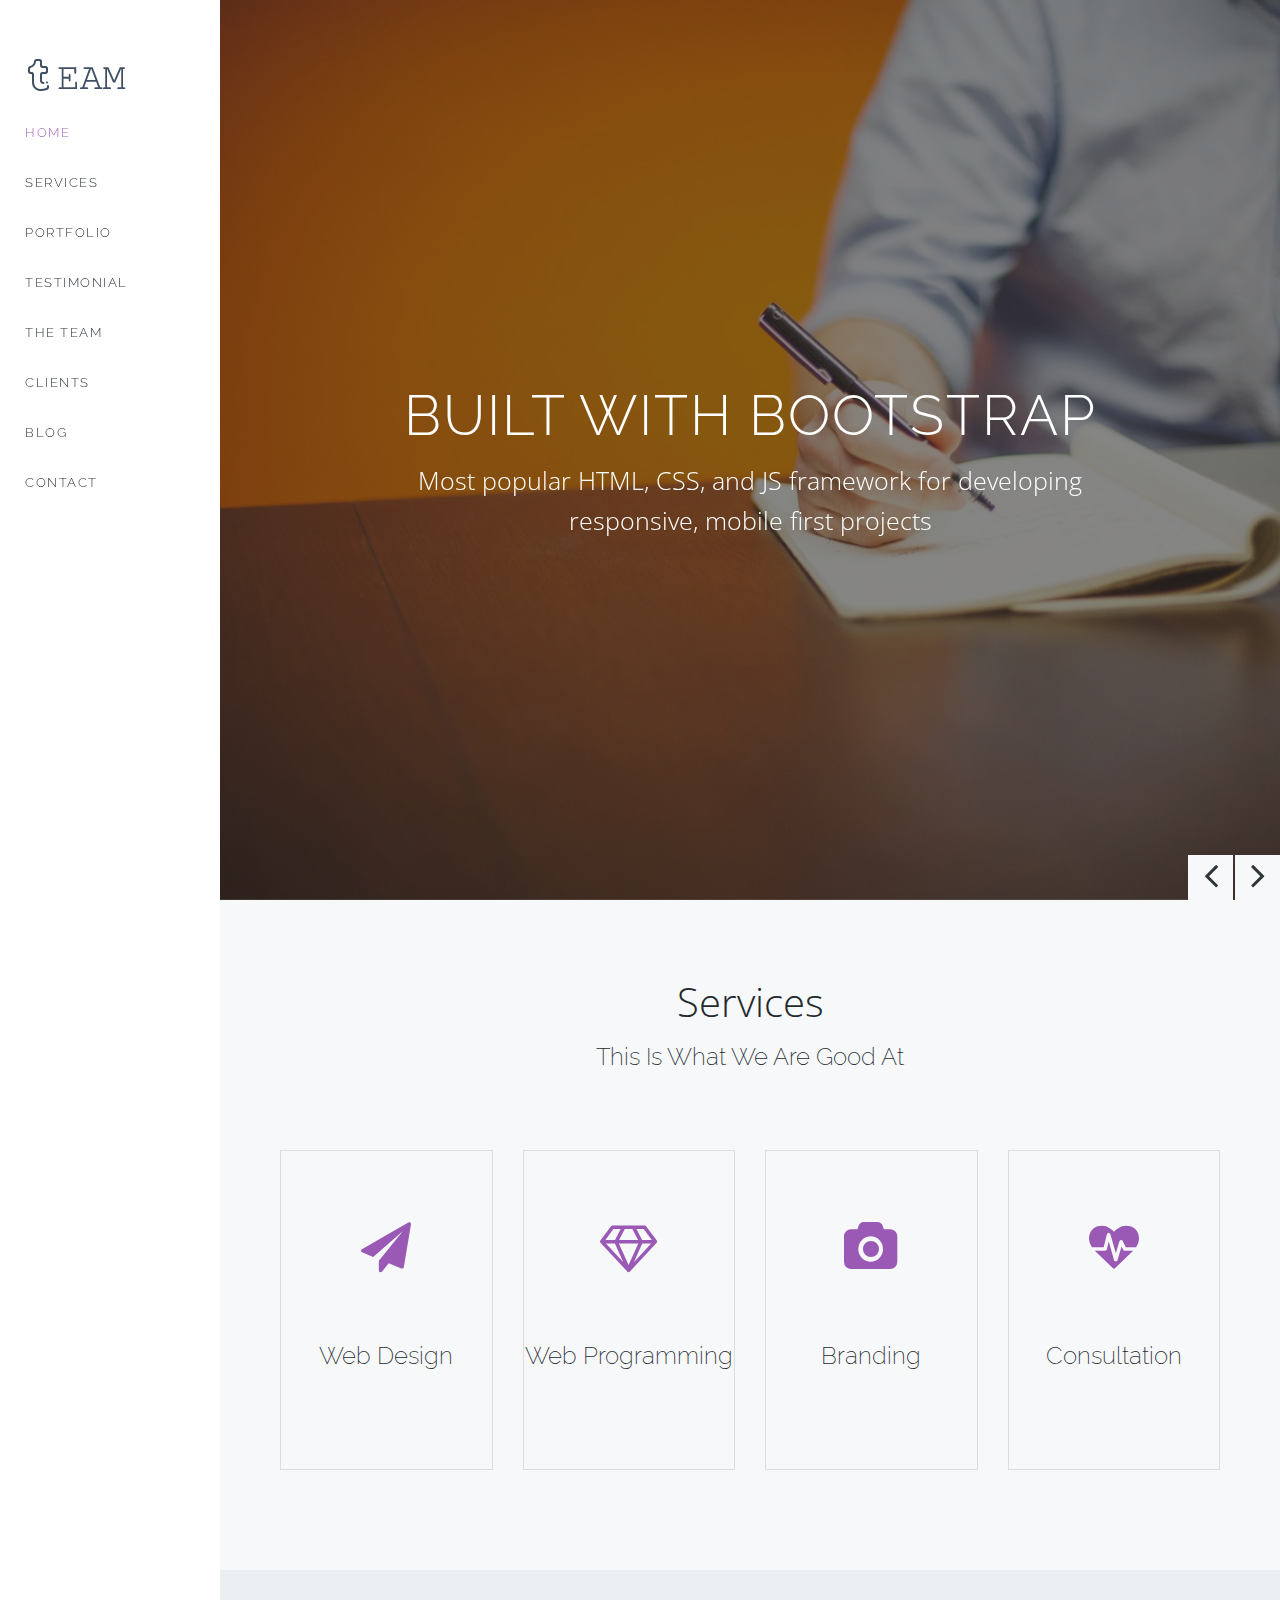
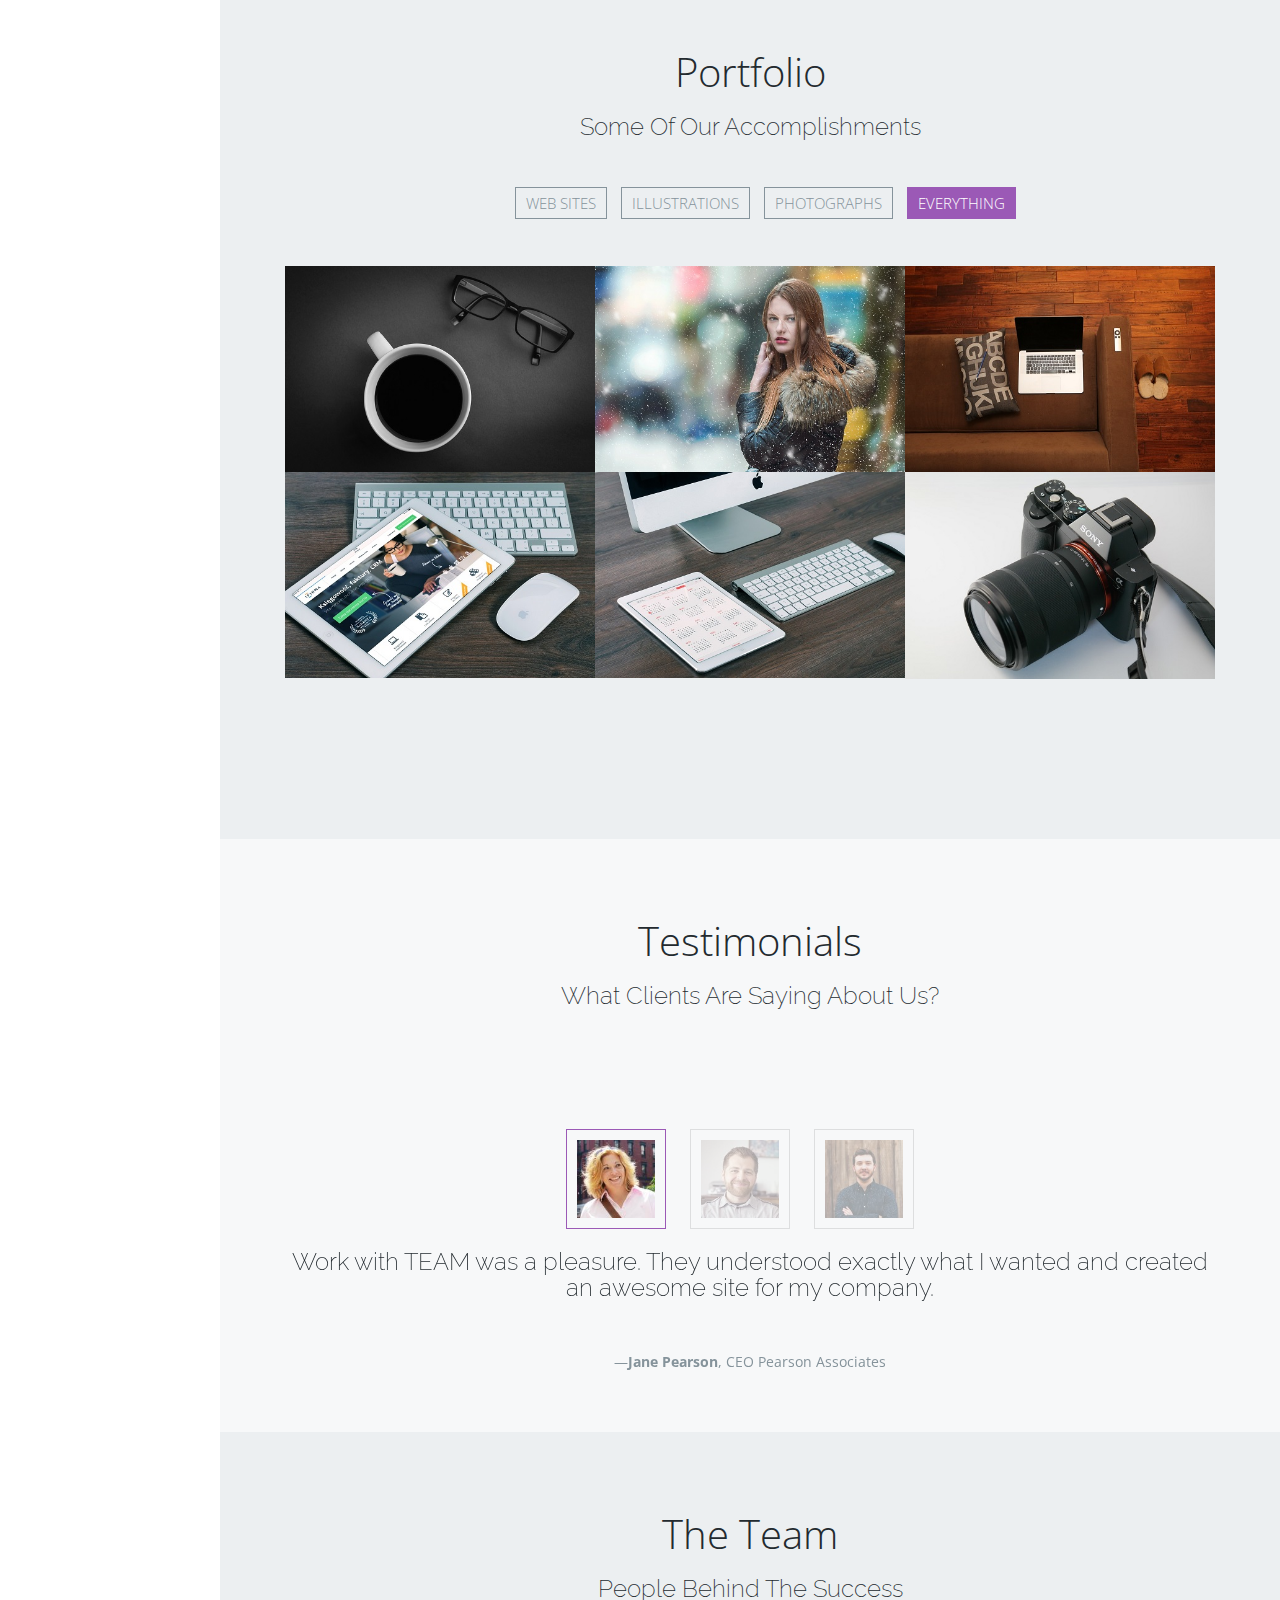
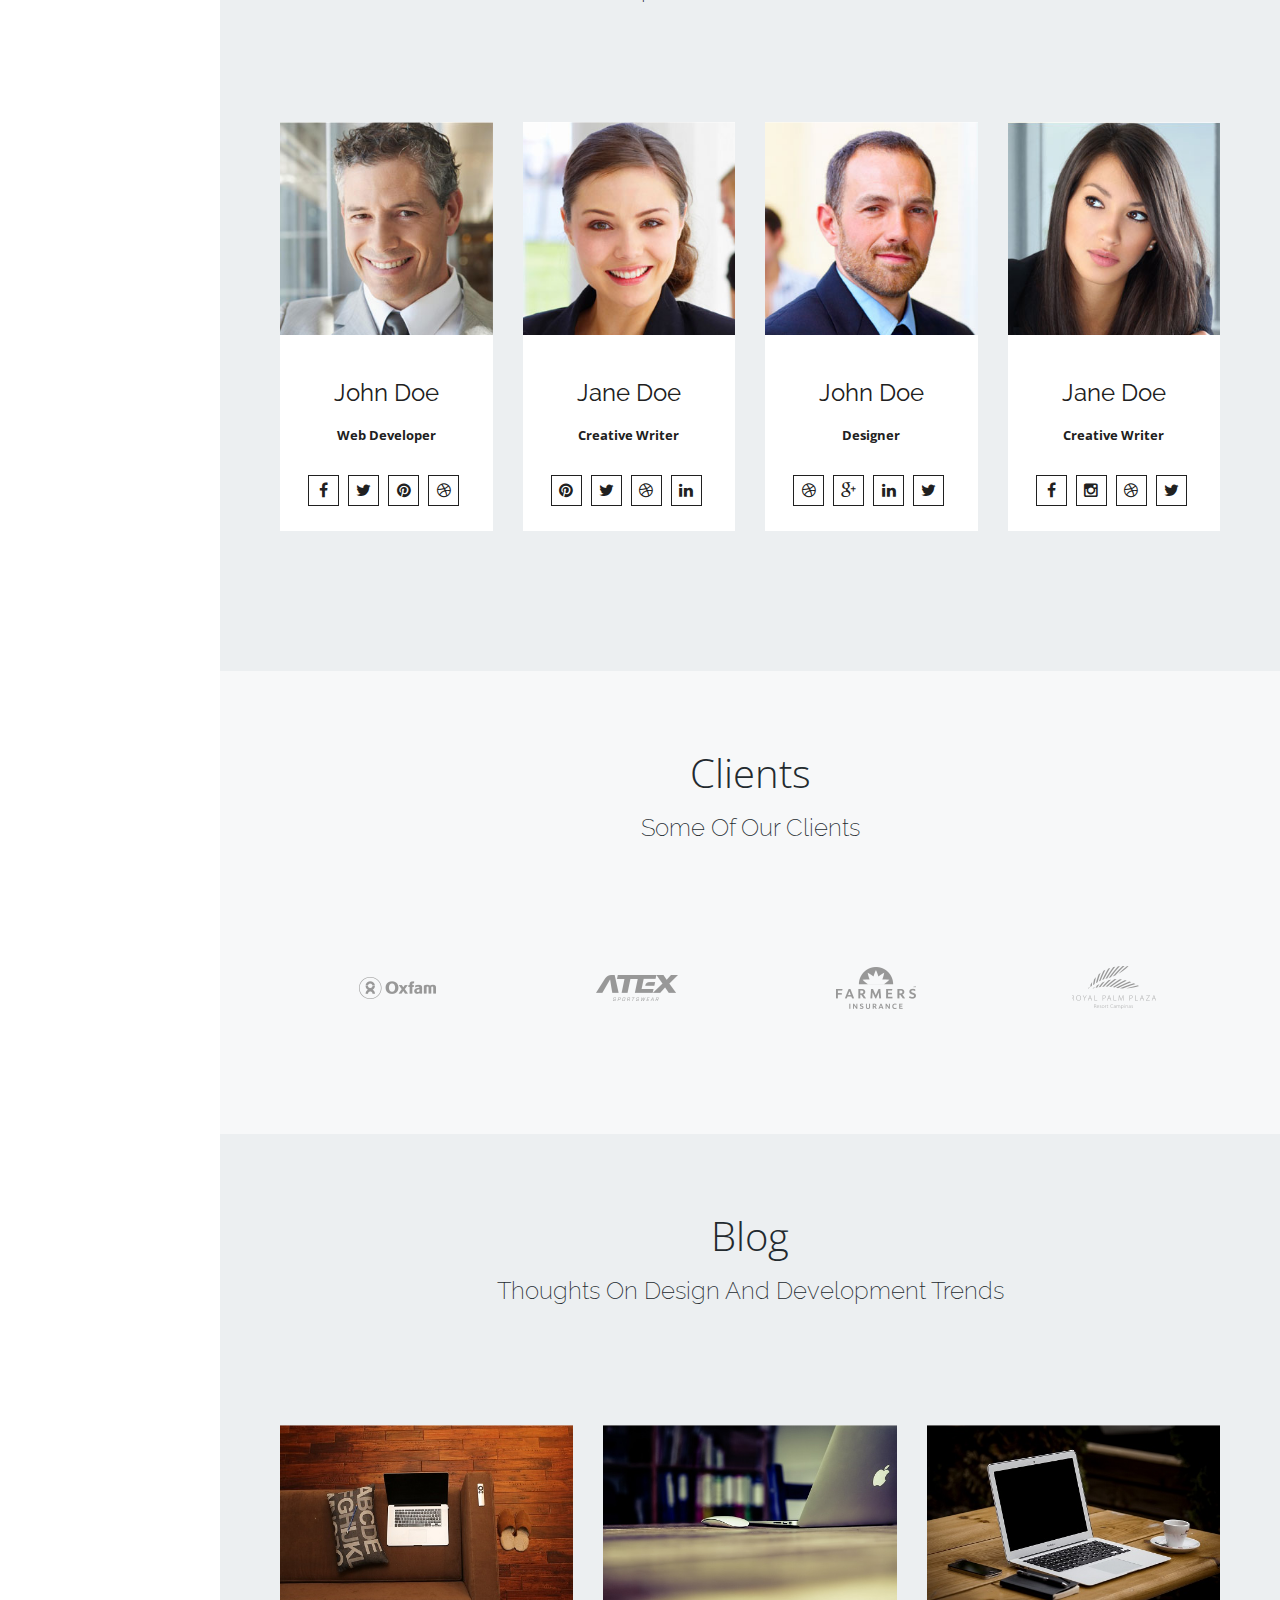
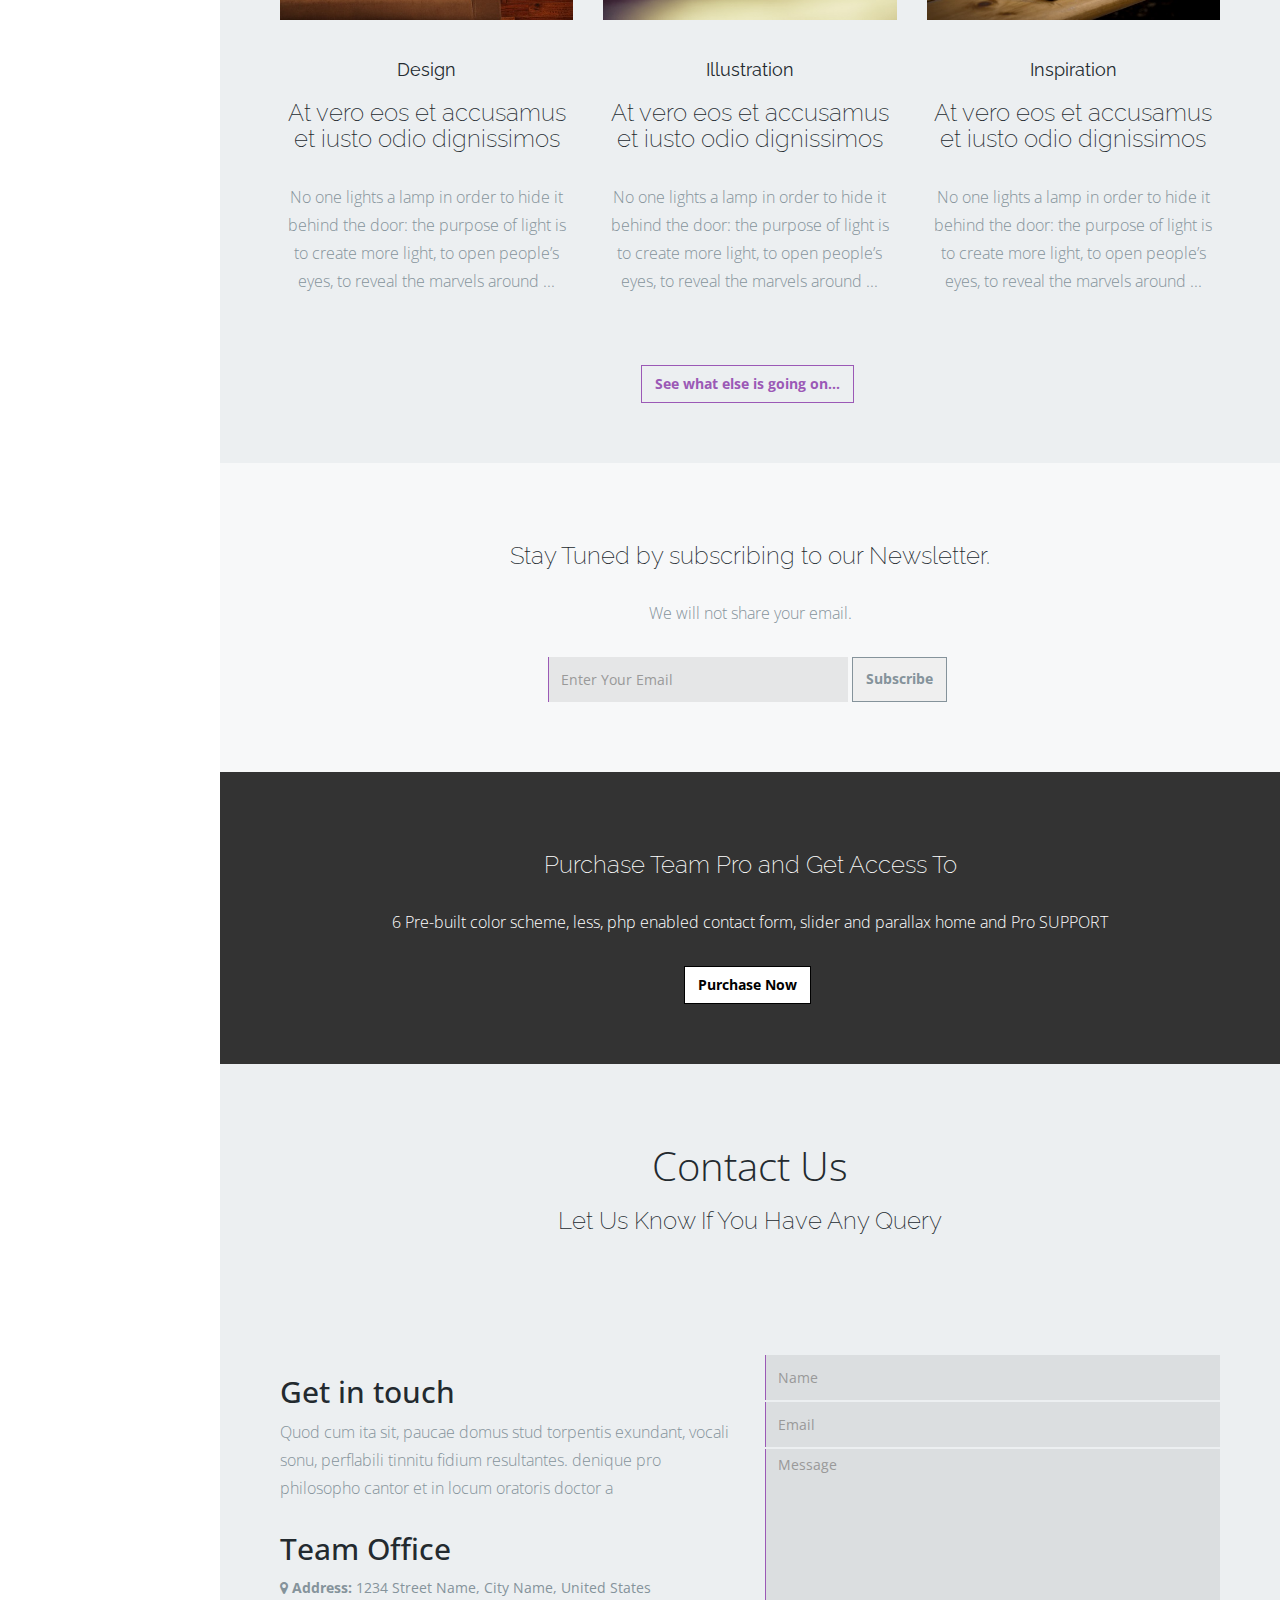
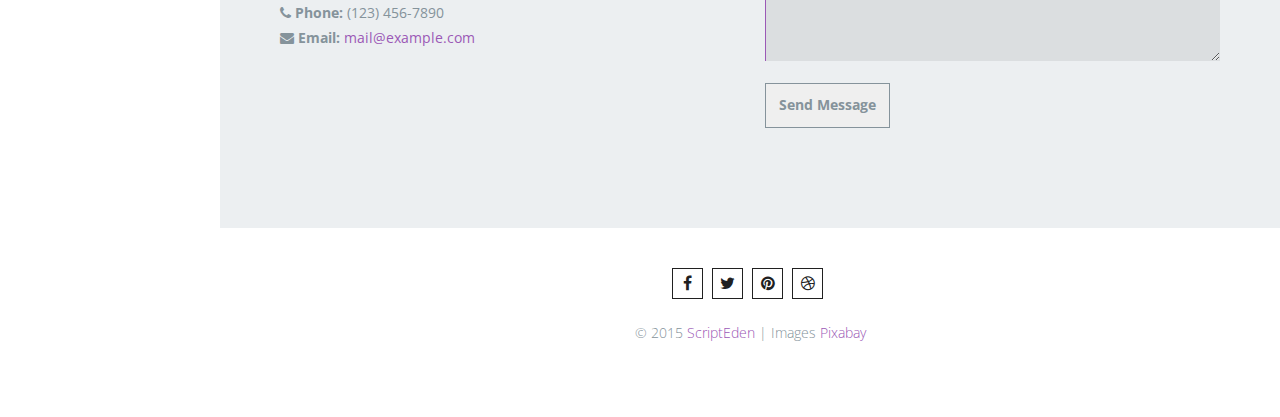
==== index.html @ 86e165b9 "first commit" ====
<!DOCTYPE html>
<html lang="en">
<head>
    <meta charset="utf-8">
    <meta name="viewport" content="width=device-width, initial-scale=1.0">
    <meta name="description" content="">
    <meta name="author" content="">
	
    <link rel="shortcut icon" href="images/favicon/favicon.png" type="image/x-icon">
    <link rel="icon" href="images/favicon/favicon.png" type="image/x-icon">

    <title>TEAM Creative Agency Template</title>
	
    <!--Library Styles-->    
    <link href="css/bootstrap.min.css" rel="stylesheet">
    <link href="css/lib/font-awesome.css" rel="stylesheet">
    <link href="css/lib/nivo-lightbox.css" rel="stylesheet">
    <link href="css/lib/nivo-themes/default/default.css" rel="stylesheet">
	
    <!--Template Styles-->
    <link href="css/style.css" rel="stylesheet">
    <link href="css/scheme/purple.css" rel="stylesheet">

    <!--[if lt IE 9]>
      <script src="js/html5shiv.js"></script>
      <script src="js/respond.min.js"></script>
    <![endif]-->
</head>

<body data-spy="scroll">

    <!-- Preloader -->
    <div id="preloader">
        <div id="status"></div>
    </div>
	
    <div id="main-wrapper">
        
        <!-- Site Navigation -->
        <div id="menu">
            <nav class="navbar navbar-default" role="navigation">
                <!-- Brand and toggle get grouped for better mobile display -->
                <div class="navbar-header">
                    <button type="button" class="navbar-toggle" data-toggle="collapse" data-target="#bs-navbar-collapse">
                        <span class="sr-only">Toggle navigation</span>
                        <span class="icon-bar"></span>
                        <span class="icon-bar"></span>
                        <span class="icon-bar"></span>
                    </button>
                    <a class="navbar-brand" href="index.html#">
                        <img src="images/logo.png" alt="logo">
                    </a>
                </div>

                <!-- Collect the nav links, forms, and other content for toggling -->
                <div class="collapse navbar-collapse" id="bs-navbar-collapse">
                    <ul class="nav navbar-nav">
                        <li class="active"><a class="sscroll" href="index.html#home">Home</a></li>
                        <li><a class="sscroll" href="index.html#services">Services</a></li>
                        <li><a class="sscroll" href="index.html#portfolio">Portfolio</a></li>
                        <li><a class="sscroll" href="index.html#testimonial">Testimonial</a></li>
                        <li><a class="sscroll" href="index.html#about">The Team</a></li>
                        <li><a class="sscroll" href="index.html#clients">Clients</a></li>
                        <li><a class="sscroll" href="index.html#blog-front">Blog</a></li>
                        <li><a class="sscroll" href="index.html#contact">Contact</a></li>
                    </ul>
                </div>
                <!-- /.navbar-collapse -->
            </nav>
        </div>
        
        <div id="container">
            <!-- BEGIN HOME -->
            <section id="home" class="home">
                <!-- Superslides -->
                <div id="home-slide">
                    <ul class="slides-container text-center">
                        <li>
                            <div class="slide-text">
                                <h2>Built With Bootstrap</h2>
                                <span>Most popular HTML, CSS, and JS framework for developing responsive, mobile first projects</span>
                                <br/>
                            </div>
                            <div class="slide-filter"></div>
                            <img src="images/slider/slide-1.jpg" class="par" alt="first">
                        </li>
                        <li>
                            <div class="slide-text">
                                <h2>Fullscreen Slider</h2>
                                <span>Superslides - A fullscreen, hardware accelerated slider for jQuery</span>
                                <br/>
                            </div>
                            <div class="slide-filter"></div>
                            <img src="images/slider/slide-2.jpg" class="par" alt="first">
                        </li>
                        <li>
                            <div class="slide-text">
                                <h2>Elegant Design</h2>
                                <span>We focused on usability of the template and combined useful content blocks based on that</span>
                                <br/>
                            </div>
                            <div class="slide-filter"></div>
                            <img src="images/slider/slide-3.jpg" class="par" alt="first">
                        </li>
                    </ul>
                    <nav class="slides-navigation slidez">
                        <a href="javascript:;" class="next">
                            <i class="fa fa-angle-right"></i>
                        </a>
                        <a href="javascript:;" class="prev">
                            <i class="fa fa-angle-left"></i>
                        </a>
                    </nav>
                </div>
                <!-- End of Superslide -->
            </section>
            <!-- END HOME -->
            
            <!-- BEGIN SERVICES -->
            <section id="services" class="services">
                <div class="row">
                    <div class="col-md-12">
                        <div class="header-content">
                            <h2>Services</h2>
                            <h3>This is what we are good at</h3>
                        </div>
                    </div>
                    <div class="col-md-12">
                        <div class="row">
                            <div class="col-md-3 col-sm-6 col-xs-12">
                                <div class="service">
                                    <div class="icon-holder">
                                        <i class="fa fa-paper-plane"></i>
                                    </div>
                                    <h3 class="heading">Web Design</h3>
                                    <p class="description">A elementum ligula lacus ac quam ultrices a scelerisque praesent vel suspendisse scelerisque a aenean hac montes.</p>
				</div>
                            </div>
                            <div class="col-md-3 col-sm-6 col-xs-12">
                                <div class="service">
                                    <div class="icon-holder">
                                        <i class="fa fa-diamond"></i>
                                    </div>
                                    <h3 class="heading">Web Programming</h3>
                                    <p class="description">A elementum ligula lacus ac quam ultrices a scelerisque praesent vel suspendisse scelerisque a aenean hac montes.</p>
				</div>
                            </div>
                            <div class="col-md-3 col-sm-6 col-xs-12">
                                <div class="service">
                                    <div class="icon-holder">
                                        <i class="fa fa-camera"></i>
                                    </div>
                                    <h3 class="heading">Branding</h3>
                                    <p class="description">A elementum ligula lacus ac quam ultrices a scelerisque praesent vel suspendisse scelerisque a aenean hac montes.</p>
				</div>
                            </div>
                            <div class="col-md-3 col-sm-6 col-xs-12">
                                <div class="service">
                                    <div class="icon-holder">
                                        <i class="fa fa-heartbeat"></i>
                                    </div>
                                    <h3 class="heading">Consultation</h3>
                                    <p class="description">A elementum ligula lacus ac quam ultrices a scelerisque praesent vel suspendisse scelerisque a aenean hac montes.</p>
				</div>
                            </div>
                        </div>
                    </div>                   
                </div>
            </section>
            <!-- END SERVICES -->
            
            <!-- BEGIN PORTFOLIO -->
            <section id="portfolio" class="portfolio gray">
                <div class="row">
                    <div class="col-md-12">
                        <div class="header-content">
                            <h2>Portfolio</h2>
                            <h3>Some of our accomplishments</h3>
                        </div>
                    </div>
                    
                    <div class="col-md-12">
                        <ul class="portfolioFilter text-center">
                            <li data-filter="websites">WEB SITES</li>
                            <li data-filter="illustrations">ILLUSTRATIONS</li>
                            <li data-filter="photo">PHOTOGRAPHS</li>
                            <li data-filter="all">EVERYTHING</li>
                        </ul>
                    </div>
                    <div class="col-md-12 mg-bt-80">
                        <div class="row portfolioContainer  text-center">
                            <div class="col-md-4 col-xs-6 portfolio-item websites">
                                <a class="popup" href="images/portfolio/portfolio-thumb-1.jpg" data-lightbox-gallery="team-portfolio">
                                    <span class="project-hover">
                                        <span>Designing UI/UX
                                        </span>
                                    </span>
                                    <img src="images/portfolio/portfolio-thumb-1.jpg" alt="portfolio-thumb-1">
                                </a>
                            </div>
                            <div class="col-md-4 col-xs-6 portfolio-item illustrations">
                                <a class="popup" href="images/portfolio/portfolio-thumb-5.jpg" data-lightbox-gallery="team-portfolio">
                                    <span class="project-hover">
                                        <span>Designing Apps
                                        </span>
                                    </span>
                                    <img src="images/portfolio/portfolio-thumb-5.jpg" alt="portfolio-thumb-5">
                                </a>
                            </div>
                            <div class="col-md-4 col-xs-6 portfolio-item websites">
                                <a class="popup" href="images/portfolio/portfolio-thumb-3.jpg" title="Image with title"  data-lightbox-gallery="team-portfolio">
                                    <span class="project-hover">
                                        <span>Branding Identity
                                        </span>
                                    </span>
                                    <img src="images/portfolio/portfolio-thumb-3.jpg" alt="portfolio-thumb-3">
                                </a>
                            </div>
                            <div class="col-md-4 col-xs-6 portfolio-item photo">
                                <a class="popup" href="images/portfolio/portfolio-thumb-4.jpg" data-lightbox-gallery="team-portfolio">
                                    <span class="project-hover">
                                        <span>Photography
                                        </span>
                                    </span>
                                    <img src="images/portfolio/portfolio-thumb-4.jpg" alt="portfolio-thumb-4">
                                </a>
                            </div>
                            <div class="col-md-4 col-xs-6 portfolio-item websites">
                                <a class="popup" href="images/portfolio/portfolio-thumb-2.jpg" data-lightbox-gallery="team-portfolio">
                                    <span class="project-hover">
                                        <span>Website Design
                                        </span>
                                    </span>
                                    <img src="images/portfolio/portfolio-thumb-2.jpg" alt="portfolio-thumb-2">
                                </a>
                            </div>
                            <div class="col-md-4 col-xs-6 portfolio-item illustrations">
                                <a class="popup" href="images/portfolio/portfolio-thumb-6.jpg" data-lightbox-gallery="team-portfolio">
                                    <span class="project-hover">
                                        <span>Branding Illustration
                                        </span>
                                    </span>
                                    <img src="images/portfolio/portfolio-thumb-6.jpg" alt="portfolio-thumb-6">
                                </a>
                            </div>
                        </div>
                    </div>
                </div>
            </section>
            <!-- END PORTFOLIO -->
            
            <!-- BEGIN TESTIMONIAL -->
            <section id="testimonial" class="testimonial">
                
                <div class="row">
                    <div class="col-md-12 mg-bt-80">
                        <div class="header-content">
                            <h2>Testimonials</h2>
                            <h3>What Clients are saying about us?</h3>
                        </div>
                    </div>
                    
                    <div class="col-md-12">
                        <div id="bx-pager" class="client-photos">
                            <a class="client-photo" data-slide-index="0" href="">
                              <img alt="" src="images/clients/avatar-1.jpg"> <!-- Client photo 1 -->
                            </a>
                            <a class="client-photo" data-slide-index="1" href="">
                               <img alt="" src="images/clients/avatar-2.jpg"> <!-- Client photo 2 -->
                            </a>
                            <a class="client-photo" data-slide-index="2" href="">
                              <img alt="" src="images/clients/avatar-3.jpg"> <!-- Client photo 3 -->
                            </a>
                        </div>
                    <ul class="bxslider">
                        <li>
                            <h3>Work with TEAM was a pleasure. They understood exactly what I wanted and created an awesome site for my company.</h3>
                            <span>&mdash;<strong>Jane Pearson</strong>, CEO Pearson Associates</span>
                        </li>
                        <li>
                            <h3>I'm really happy with the results. Get 100% satisfaction is difficult but TEAM got it without problems.</h3>
                            <span>&mdash;<strong>Roy Royce</strong>, DevX</span>
                        </li>
                        <li>
                            <h3>If you wish success in life, make perseverance your bosom friend, experience your wise counselor, caution your elder brother and hope your guardian genius.</h3>
                            <span>&mdash;<strong>Minion Max</strong>, Bubble Gum</span>
                        </li>
                    </ul>
                        
                    </div>
                </div>
                
            </section>
            <!-- END TESTIMONIAL -->
            
            <!-- BEGIN TEAM -->
            <section id="about" class="about gray">
                <div class="row">
                    <div class="col-md-12 mg-bt-80">
                        <div class="header-content">
                            <h2>The Team</h2>
                            <h3>People behind the success</h3>
                        </div>
                    </div>
                    <div class="col-lg-12">
                        <div class="row mg-bt-40">
                            <div class="col-md-3 col-sm-6 col-xs-12">
                                <div class="teams">
                                    <div class="pict">
                                        <img src="images/team/01.jpg" alt="Team 1">
                                    </div>
                                    <div class="desc">
                                        <h3>John Doe</h3>
                                        <span>Web Developer</span>
                                        <div class="social">
                                            <a href="javascript:;"><i class="fa fa-facebook"></i></a>
                                            <a href="javascript:;"><i class="fa fa-twitter"></i></a>
                                            <a href="javascript:;"><i class="fa fa-pinterest"></i></a>
                                            <a href="javascript:;"><i class="fa fa-dribbble"></i></a>
                                        </div>
                                    </div>

                                </div>
                            </div>
                            <div class="col-md-3 col-sm-6 col-xs-12">
                                <div class="teams">
                                    <div class="pict">
                                        <img src="images/team/02.jpg" alt="Team 1">
                                    </div>
                                    <div class="desc">
                                        <h3>Jane Doe</h3>
                                        <span>Creative Writer</span>
                                        <div class="social">
                                            <a href="javascript:;"><i class="fa fa-pinterest"></i></a>
                                            <a href="javascript:;"><i class="fa fa-twitter"></i></a>
                                            <a href="javascript:;"><i class="fa fa-dribbble"></i></a>
                                            <a href="javascript:;"><i class="fa fa-linkedin"></i></a>
                                        </div>
                                    </div>

                                </div>
                            </div>
                            <div class="col-md-3 col-sm-6 col-xs-12">
                                <div class="teams">
                                    <div class="pict">
                                        <img src="images/team/03.jpg" alt="Team 1">
                                    </div>
                                    <div class="desc">
                                        <h3>John Doe</h3>
                                        <span>Designer</span>
                                        <div class="social">
                                            <a href="javascript:;"><i class="fa fa-dribbble"></i></a>
                                            <a href="javascript:;"><i class="fa fa-google-plus"></i></a>
                                            <a href="javascript:;"><i class="fa fa-linkedin"></i></a>
                                            <a href="javascript:;"><i class="fa fa-twitter"></i></a>
                                        </div>
                                    </div>

                                </div>
                            </div>
                            <div class="col-md-3 col-sm-6 col-xs-12">
                                <div class="teams">
                                    <div class="pict">
                                        <img src="images/team/04.jpg" alt="Team 1">
                                    </div>
                                    <div class="desc">
                                        <h3>Jane Doe</h3>
                                        <span>Creative Writer</span>
                                        <div class="social">
                                            <a href="javascript:;"><i class="fa fa-facebook"></i></a>
                                            <a href="javascript:;"><i class="fa fa-instagram"></i></a>
                                            <a href="javascript:;"><i class="fa fa-dribbble"></i></a>
                                            <a href="javascript:;"><i class="fa fa-twitter"></i></a>
                                        </div>
                                    </div>
                                </div>
                            </div>
                        </div>
                    </div>
                </div>
            </section>
            <!-- END TEAM -->
            
            <!-- BEGIN CLIENTS -->
            <section id="clients" class="clients">
                <div class="row">
                    <div class="col-md-12 mg-bt-80">
                        <div class="header-content">
                            <h2>Clients</h2>
                            <h3>Some of our clients</h3>
                        </div>
                    </div>                    
                    <div class="col-lg-12">
                        <div class="row mg-bt-60">
                            <div class="col-md-12">
                                <ul class="client-slider">
                                    <li><img src="images/clients/logo1.png" alt="logo-1"></li>
                                    <li><img src="images/clients/logo2.png" alt="logo-1"></li>
                                    <li><img src="images/clients/logo3.png" alt="logo-1"></li>
                                    <li><img src="images/clients/logo4.png" alt="logo-1"></li>
                                    <li><img src="images/clients/logo5.png" alt="logo-1"></li>
                                    <li><img src="images/clients/logo6.png" alt="logo-1"></li>
                                    <li><img src="images/clients/logo7.png" alt="logo-1"></li>
                                    <li><img src="images/clients/logo8.png" alt="logo-1"></li>
                                    <li><img src="images/clients/logo9.png" alt="logo-1"></li>
                                </ul>
                            </div>
                        </div>
                    </div>
                </div>
            </section>
            <!-- END CLIENTS -->

            <!-- BEGIN BLOG -->
            <section id="blog-front" class="blog-front gray">
                <div class="row">
                    <div class="col-md-12 mg-bt-80">
                        <div class="header-content">
                            <h2>Blog</h2>
                            <h3>Thoughts on design and development trends</h3>
                        </div>
                    </div>
                </div>
                <div class="row">
                    <article class="col-md-4 col-sm-6">
                        <figure class="blog-thumb">
                            <img src="images/blog/blog-1.jpg" alt="blog-thumb">
                        </figure>
                        <div class="post-area">
                            <a class="post-cat" href="">
                                <h4>Design</h4>
                            </a>
                            <a class="post-title" href="blog-post.html">
                                <h3>At vero eos et accusamus et iusto odio dignissimos</h3>
                            </a>
                            <p class="post-content">No one lights a lamp in order to hide it behind the door: the purpose of light is to create more light, to open people’s eyes, to reveal the marvels around ...</p>                            
                        </div>
                    </article>

                    <article class="col-md-4 col-sm-6">
                        <figure class="blog-thumb">
                            <img src="images/blog/blog-2.jpg" alt="blog-thumb">
                        </figure>
                        <div class="post-area">
                            <a class="post-cat" href="">
                                <h4>Illustration</h4>
                            </a>
                            <a class="post-title" href="blog-post.html">
                                <h3>At vero eos et accusamus et iusto odio dignissimos</h3>
                            </a>
                            <p class="post-content">No one lights a lamp in order to hide it behind the door: the purpose of light is to create more light, to open people’s eyes, to reveal the marvels around ...</p>
                        </div>
                    </article>

                    <article class="col-md-4 col-sm-6">
                        <figure class="blog-thumb">
                            <img src="images/blog/blog-3.jpg" alt="blog-thumb">
                        </figure>
                        <div class="post-area">
                            <a class="post-cat" href="">
                                <h4>Inspiration</h4>
                            </a>
                            <a class="post-title" href="blog-post.html">
                                <h3>At vero eos et accusamus et iusto odio dignissimos</h3>
                            </a>
                            <p class="post-content">No one lights a lamp in order to hide it behind the door: the purpose of light is to create more light, to open people’s eyes, to reveal the marvels around ...</p>
                        </div>
                    </article>
                </div>
                <div class="row">
                    <div class="col-md-12 text-center">
                        <a class="btn blog-btn" href="blog.html">See what else is going on...</a>
                    </div>
                </div>
            </section>
            <!-- END BLOG -->
            
            <!-- BEGIN SUBSCRIPTION -->
            <section class="subscribe text-center">
                <div class="row">
                    <div class="col-md-12">
                        <h3>Stay Tuned by subscribing to our Newsletter.</h3>
                        <p>We will not share your email.</p>

                        <form role="form">
                            <input type="text" class="form-control placeholder" placeholder="Enter Your Email">
                            <button class="btn" type="submit">Subscribe</button>
                        </form>
                    </div>
                </div>                
            </section>
            <!-- END SUBSCRIPTION -->
            
            <!-- BEGIN CTA -->
            <section class="cta text-center">
                <div class="row">
                    <div class="col-md-12">
                        <h3>Purchase Team Pro and Get Access To</h3>
                        <p>6 Pre-built color scheme, less, php enabled contact form, slider and parallax home and Pro SUPPORT</p>
                        <a href="http://scripteden.com/download/team-creative-business-portfolio-template/" class="btn">Purchase Now</a>                        
                    </div>
                </div>                
            </section>
            <!-- END CTA -->

            <!-- BEGIN CONTACT -->
            <section id="contact" class="contact gray">
                <div class="row">
                    <div class="col-md-12 mg-bt-80">
                        <div class="header-content">
                            <h2>Contact Us</h2>
                            <h3>Let us know if you have any query</h3>
                        </div>
                    </div>
                    <div class="col-sm-6 col-md-6">
                        <div class="address">
                            <h2>Get in touch</h2>
                            <p>Quod cum ita sit, paucae domus stud torpentis exundant, vocali sonu, perflabili tinnitu fidium resultantes. denique pro philosopho cantor et in locum oratoris doctor a</p>
                            <h2>Team Office</h2>
                            <ul class="office">
                                <li><i class="fa fa-map-marker"></i> <strong>Address:</strong> 1234 Street Name, City Name, United States</li>
                                <li><i class="fa fa-phone"></i> <strong>Phone:</strong> (123) 456-7890</li>
                                <li><i class="fa fa-envelope"></i> <strong>Email:</strong> <a href="mailto:mail@example.com">mail@example.com</a></li>
                            </ul>
                        </div>
                    </div>
                    <div class="col-sm-6 col-md-6">
                        <form id="contact-form" role="form">                            
                            <div class="form-group">
                                <input type="text" class="form-control" id="c_name" placeholder="Name">
                            </div>
                            
                            <div class="form-group">
                                <input type="email" class="form-control" id="c_email" placeholder="Email">                                
                            </div>
                            
                            <div class="form-group">
                                <textarea class="form-control" id="c_message" rows="10" placeholder="Message"></textarea>
                            </div>
                            <br/>
                            <button type="submit" class="btn">Send Message</button>
                            <div class="ajax-response"></div>
                        </form>
                    </div>
                    
                </div>
            </section>
            <!-- END CONTACT -->
            <!-- BEGIN FOOTER -->
            <footer>
                <div class="row">
                    <div class="col-md-12">
                        <div class="social">
                            <a href="javascript:;"><i class="fa fa-facebook"></i></a>
                            <a href="javascript:;"><i class="fa fa-twitter"></i></a>
                            <a href="javascript:;"><i class="fa fa-pinterest"></i></a>
                            <a href="javascript:;"><i class="fa fa-dribbble"></i></a>
                        </div>
                        <p>
                            © 2015 <a href="http://scripteden.com/">ScriptEden</a> | Images <a href="https://pixabay.com/">Pixabay</a>
                        </p>                        
                    </div>
                </div>
            </footer>
            <!-- END FOOTER -->
        </div>
    </div>


    <!-- Back to top -->
    <div id="backtotop">       
        <a class="to-top-btn sscroll" href="index.html#home"><i class="fa fa-angle-double-up"></i></a>
    </div>


    <!-- Library Scripts -->
    <script src="js/jquery-1.10.2.min.js"></script>
    <script src="js/lib/jquery.preloader.js"></script>
    <script src="js/lib/nivo-lightbox.min.js"></script>
    <script src="js/bootstrap.min.js"></script>
    <script src="js/lib/jquery.superslides.min.js"></script>
    <script src="js/lib/smoothscroll.js"></script>
    <script src="js/lib/jquery.sudoslider.min.js"></script>
    <script src="js/lib/jquery.bxslider.min.js"></script>
    <script src="js/lib/jquery.mixitup.min.js"></script>
    <script src="js/lib/jquery.backtotop.js"></script>
    <script src="js/lib/jquery.carouFredSel-6.2.1-packed.js"></script>
    <script src="js/lib/retina.min.js"></script>

    <!-- Custom Script -->    
    <script src="js/main.js"></script>
</body>

</html>
---- css/lib/nivo-themes/default/default.css ----
/*
 * Nivo Lightbox Default Theme v1.0
 * http://dev7studios.com/nivo-lightbox
 *
 * Copyright 2013, Dev7studios
 * Free to use and abuse under the MIT license.
 * http://www.opensource.org/licenses/mit-license.php
 */
 
.nivo-lightbox-theme-default.nivo-lightbox-overlay { 
	background: #666;
	background: rgba(0,0,0,0.6); 
}
.nivo-lightbox-theme-default .nivo-lightbox-content.nivo-lightbox-loading { background: url(loading.gif) no-repeat 50% 50%; }

.nivo-lightbox-theme-default .nivo-lightbox-nav {
	top: 10%;
	width: 8%;
	height: 80%;
	text-indent: -9999px;
	background-repeat: no-repeat;
	background-position: 50% 50%;
	opacity: 0.5;
}
.nivo-lightbox-theme-default .nivo-lightbox-nav:hover { 
	opacity: 1; 
	//background-color: rgba(0,0,0,0.5);
}
.nivo-lightbox-theme-default .nivo-lightbox-prev { 
	background-image: url(prev.png); 
	border-radius: 0 3px 3px 0;
}
.nivo-lightbox-theme-default .nivo-lightbox-next { 
	background-image: url(next.png); 
	border-radius: 3px 0 0 3px;
}

.nivo-lightbox-theme-default .nivo-lightbox-close {
	display: block;
	background: url(close.png) no-repeat 5px 5px;
	width: 22px;
	height: 22px;
	text-indent: -9999px;
	padding: 5px;
	opacity: 0.5;
}
.nivo-lightbox-theme-default .nivo-lightbox-close:hover { opacity: 1; }

.nivo-lightbox-theme-default .nivo-lightbox-title-wrap { bottom: -7%; }
.nivo-lightbox-theme-default .nivo-lightbox-title {
	font: 14px/20px 'Helvetica Neue', Helvetica, Arial, sans-serif;
	font-style: normal;
	font-weight: normal;
	background: #000;
	color: #fff;
	padding: 7px 15px;
	border-radius: 30px;
}

.nivo-lightbox-theme-default .nivo-lightbox-image img {
	background: #fff;
	-webkit-box-shadow: 0px 1px 1px rgba(0,0,0,0.4);
	   -moz-box-shadow: 0px 1px 1px rgba(0,0,0,0.4);
	        box-shadow: 0px 1px 1px rgba(0,0,0,0.4);
}
.nivo-lightbox-theme-default .nivo-lightbox-ajax,
.nivo-lightbox-theme-default .nivo-lightbox-inline {
	background: #fff;
	padding: 40px;
	-webkit-box-shadow: 0px 1px 1px rgba(0,0,0,0.4);
	   -moz-box-shadow: 0px 1px 1px rgba(0,0,0,0.4);
	        box-shadow: 0px 1px 1px rgba(0,0,0,0.4);
}

@media (-webkit-min-device-pixel-ratio: 1.3),
       (-o-min-device-pixel-ratio: 2.6/2),
       (min--moz-device-pixel-ratio: 1.3),
       (min-device-pixel-ratio: 1.3),
       (min-resolution: 1.3dppx) {

	.nivo-lightbox-theme-default .nivo-lightbox-content.nivo-lightbox-loading { 
		background-image: url(loading@2x.gif); 
		background-size: 32px 32px;
	}
	.nivo-lightbox-theme-default .nivo-lightbox-prev { 
		background-image: url(prev@2x.png); 
		background-size: 48px 48px;
	}
	.nivo-lightbox-theme-default .nivo-lightbox-next { 
		background-image: url(next@2x.png); 
		background-size: 48px 48px;
	}
	.nivo-lightbox-theme-default .nivo-lightbox-close { 
		background-image: url(close@2x.png); 
		background-size: 16px 16px;
	}
	
}
---- css/style.css ----
/*
Template Name: Team
Author: Shahriar
Author URI: http://scripteden.com/
Description: Team - Creative Business Portfolio
Version: 1.0.0
License: Released under the MIT license - http://opensource.org/licenses/MIT
*/

/*
    [ IMPORT RESOURCES ]
*/
 @import url(http://fonts.googleapis.com/css?family=Raleway:200,300,400,500);
 @import url(http://fonts.googleapis.com/css?family=Open+Sans:100,300,700,800);

/*
    [ TYPHOGRAPY ]
*/
 body {
    font-family:'Open Sans', sans-serif;
    color: #85939b;
}
h1, h2, h3, h4, h5, h6 {
    font-family:'Open Sans', sans-serif;
    color: #232a2f;
}
h3, h4, h5 {
    font-family:'Raleway', sans-serif;
    font-weight: 200;
    margin-bottom: 30px;
}
p {
    font-size: 16px;
    line-height: 28px;
    font-weight: 300;
    margin-bottom: 30px;
}
iframe{
    border:0;
    outline: 0;
}
.header-content {
    margin-bottom: 40px;
    color: #FFF;
    text-align: center;
}
.header-content h2 {
    font-weight: 300;
    font-size: 40px;
}
.header-content h3 {
    font-family:'Raleway', sans-serif;
    font-weight: 200;
    text-transform: capitalize;
    font-size: 24px;
}
ul.list li:before {
    position: absolute;
    left: 3px;
    font-family:'FontAwesome';
    content:'\f105';
}
ul.list {
    padding-left: 28px;
    padding-bottom: 10px;
    list-style: none;
    position: relative;
    font-size: 16px;
    line-height: 28px;
    font-weight: 300;
}
/*
    [ GENERAL ELEMENTS ]
*/
 a {
    -webkit-transition: all .3s ease-in-out;
    -moz-transition: all .3s ease-in-out;
    -ms-transition: all .3s ease-in-out;
    -o-transition: all .3s ease-in-out;
    transition: all .3s ease-in-out;
    color: #DDAD02;
}
a:hover {
    color: #232a2f;
    text-decoration: none;
}
#main-wrapper {
    width: 100%;
    position: relative;
}
blockquote {
    margin-left: 20px;
}
blockquote p {
    margin-bottom: 10px !important;
}
code {
    display: block;
    padding: 4px 8px;
    font-size: 90%;
    color: #c7254e;
    white-space: inherit;
    background-color: #f9f2f4;
    border-radius: 2px;
}
footer {
    background: #fff;
    padding:40px;
}
footer p {
    font-size: 14px;
    text-align: center;
}
footer .social{
    text-align: center;
    margin-bottom: 20px;
}
footer .social a {
    width: 31px;
    height: 31px;
    position: relative;
    text-align: center;
    color: #202020;
    display: inline-block;
    margin-right: 5px;
    line-height: 28px;
    font-size: 16px;
    border: 1px solid #202020;
}
footer .social a:hover {
    background: #202020;
    color: #FFF;
}
footer .social a i{
    line-height: 28px;
}

#menu {
    position: fixed;
    width: 220px;
    background: #fff;
    height: 100%;
    left: 0;
    font-family:'Raleway', sans-serif;
}
#menu .navbar-toggle {
    margin-top: 11px;
}
#menu .navbar-brand {
    padding-top: 10px;
    padding-bottom: 20%;
    padding-left: 30px;
}
#menu .navbar {
    border-radius: 0;
    background: transparent;
    border: none;
    padding-top: 20%;
}
#menu .navbar-collapse {
    padding-left: 20px;
}
#menu .navbar-header, #menu .navbar-nav, #menu .navbar-nav li {
    float: none;
    margin-left: -10px;
}
#menu .navbar-default .navbar-nav>li>a {
    color: #232a2f;
    font-size: 13px;
    font-weight: 300;
    letter-spacing:1.5px;
    text-transform: uppercase;
    padding-left: 30px;
}
#menu .navbar-default .navbar-nav>li>a:hover {
    background: rgba(38, 41, 46, .2);
}
#menu .navbar-default .navbar-nav>.active>a, .navbar-default .navbar-nav>.active>a:hover, .navbar-default .navbar-nav>.active>a:focus {
    background: transparent;
    color: #9B59B6;
}
#menu .navbar-nav {
    margin: 7.5px -15px;
}
#menu .navbar-nav .opens .dropdown-menu {
    position: static;
    float: none;
    width: auto;
    margin-top: 0;
    border: 0;
    box-shadow: none;
    background-color: transparent;
}
#menu .navbar-default .navbar-nav .opens .dropdown-menu>li>a {
    color: #777;
}
#menu .navbar-nav .opens .dropdown-menu>li>a {
    line-height: 20px;
}
#container {
    position: relative;
    margin-left: 220px;
}
#container section {
    padding: 60px;
}
#container section {
    background: #f7f8f9;
}
#container section.gray {
    background: #eceff1;
}
.mg-bt-80 {
    margin-bottom: 80px;
}
.mg-bt-60 {
    margin-bottom: 60px;
}
.mg-bt-40 {
    margin-bottom: 40px;
}
.to-top-btn {
    background: #9B9F9F;
    border-radius: 0;
    color: #fff;
    display: block;
    font-size: 18px;
    line-height: 38px;
    margin: 0 auto;
    position: fixed;
    right: 15px;
    bottom: 15px;
    text-align: center;
    width: 40px;
    height: 40px;
}
.to-top-btn:hover{
    color: #9B59B6;
}
.btn {
    border-radius: 0;
    padding: 8px 13px;
    margin-right: 5px;
    -webkit-transition: all .3s ease-in-out;
    -moz-transition: all .3s ease-in-out;
    -ms-transition: all .3s ease-in-out;
    -o-transition: all .3s ease-in-out;
    transition: all .3s ease-in-out;
}
/*
    [ Preloader ]
*/
#preloader {
	background: #FFF;
	bottom: 0;
	left: 0;
	position: fixed;
	right: 0;
	top: 0;
	z-index: 9999;
}
#status {
	background-image: url(../images/Preloader_7.gif);
	background-position: center;
	background-repeat: no-repeat;
	height: 200px;
	left: 50%;
	margin: -100px 0 0 -100px;
	position: absolute;
	top: 50%;
	width: 200px;
}
/* 
    [PAGES STYLE]
*/

/* ====== HOME ====== */
 #container section.home {
    padding: 0px;
}

.home .bg-parallax {
    background: url(../images/cover.jpg);
    background-color: #222;
    background-attachment: fixed;
    background-repeat: no-repeat;
    background-position: 50% 50%;
    -webkit-background-size: cover;
    -moz-background-size: cover;
    -o-background-size: cover;
    background-size: cover;
    padding: 0;
    position: relative;
}
.home-overlay {
    background-color: rgba(44, 62, 80, 0.3);
    background-image: url("../images/pattern.png");
    background-repeat: repeat;
    height: 100%;
    left: 0;
    position: absolute;
    top: 0;
    width: 100%;
    z-index: 0;
}
.intro {
    position: absolute;
    width: 100%;
    top: 50%;
    left: 0;
    text-align: center;
    -webkit-transform: translate(0%, -50%);
    -moz-transform: translate(0%, -50%);
    -ms-transform: translate(0%, -50%);
    -o-transform: translate(0%, -50%);
    transform: translate(0%, -50%);
    padding: 0 15px;
    color: #fff;
}
.intro h2,.intro h3{
    color: #fff;
    margin: 15px;
}

.home .slide-filter {
    display: block;
    position: absolute;
    width: 100%;
    height: 100%;
    left: 0;
    top: 0;
    background:rgba(0, 0, 0, 0.5);
}
.home .slide-text {
    position: absolute;
    display: block;
    bottom:40%;
    right: 0;
    left:-220px;
    width: 100%;
    padding: 0 10px;
    z-index: 22;
    max-width: 800px;
    margin: 0 auto;
    text-align: center;
}
.home .slide-text h2 {
    font-family:'Raleway', sans-serif;
    font-weight: 300;
    text-transform: uppercase;
    font-size: 56px;
    line-height: 69px;
    letter-spacing: 2px;
    color: #fff;
    position: relative;
}
.home .slide-text span {
    font-weight: 300;
    font-size: 25px;
    line-height: 40px;
    letter-spacing: 0px;
    color: #fff;
    position: relative;
}
.home .slides-navigation {
    margin: 0 auto;
    position: absolute;
    z-index: 2;
    width: 100%;
    bottom: 0%;
    height: 45px;
}
.home .slides-navigation a {
    position: absolute;
    font-size: 40px;
    font-weight: 300;
    top: 0;
    right: 0;
    line-height: 35px;
    z-index: 1;
    bottom: 21px;
    color: #232a2f;
}
.home .slides-navigation a:hover {
    color: #DDAD02;
}
.home .slides-navigation a.prev, .home .slides-navigation a.next {
    background: #f7f8f9;
    width: 45px;
    height: 45px;
    text-align: center;
}
.home .slides-navigation a.prev {
    right: 47px;
}
/* ====== Services ====== */

.service {
    width: 100%;
    height: 320px;
    margin: 40px 0;
    text-align: center;
    border: 1px solid #ddd;
    -webkit-transition: all 0.3s ease;
    transition: all 0.3s ease;
}

.service .icon-holder {
    position: relative;
    top: 50px;
    display: inline-block;
    margin-bottom: 0px;
    padding: 10px;
    background: #F7F8F9;
    -webkit-transition: all 0.3s ease;
    transition: all 0.3s ease;
    font-size: 50px;
    color: #9B59B6;
}

.service .heading {
    position: relative;
    top: 80px;
    -webkit-transition: all 600ms cubic-bezier(0.68, -0.55, 0.265, 1.55);
    transition: all 600ms cubic-bezier(0.68, -0.55, 0.265, 1.55);
}

.service:hover {
    border-color: #9B59B6;
}

.service:hover .icon-holder {
    top: -50px;
}

.service:hover .heading {
    top: -30px;
}

.service .description {
    width: 80%;
    margin: 0 auto;
    opacity: 0;
    -webkit-transition: all 600ms cubic-bezier(0.68, -0.55, 0.265, 1.55);
    transition: all 600ms cubic-bezier(0.68, -0.55, 0.265, 1.55);
    -webkit-transform: scale(0);
    -ms-transform: scale(0);
    transform: scale(0);
}

.service:hover .description {
    opacity: 1;
    -webkit-transform: scale(1);
    -ms-transform: scale(1);
    transform: scale(1);
}

/* ====== Portfolio ====== */
 .portfolio {
    padding-top: 60px;
    padding-bottom: 80px;
    background: #F4F4F4;
}
.portfolioContainer {
    padding: 20px;
}
.portfolio .portfolio-item {
    opacity: 0;
    display: none;
    margin: 0;
    padding: 0;
}
.portfolio .portfolio-item img {
    width: 100%;
    height: auto;
}
.portfolioFilter {
    font-weight: 400;
    margin-bottom: 20px;
    list-style: none;
}
.portfolioFilter li {
    margin-right: 10px;
    text-decoration:none;
    font-size: 15px;
    font-weight: 300;
    text-align: center;
    display: inline;
    cursor: pointer;
    border: 1px solid;
    padding: 5px 10px;
    line-height: 45px;
}
.portfolioFilter li.active {
    background: #9b59b6 none repeat scroll 0 0;
    border: 1px solid #9b59b6;
    color: #fff;
}
.portfolio-item {
    position: relative;
    color: #ffffff;
    line-height: 0;
    margin-top: 10px;
    margin-bottom: 10px;
    -webkit-transition: all .3s ease-in-out;
    -moz-transition: all .3s ease-in-out;
    -ms-transition: all .3s ease-in-out;
    -o-transition: all .3s ease-in-out;
    transition: all .3s ease-in-out;
}
.project-hover {
    position: absolute;
    width: 100%;
    height: 100%;
    overflow: hidden;
    color: rgba(255, 255, 255, 0.0);
    background: rgba(0, 0, 0, 0.0);
    font-size: 14px;
    font-weight: 400;
    letter-spacing: 0.4em;
    line-height: 20px;
    text-transform: uppercase;
    visibility: visible;
    -webkit-transition: all .3s ease-in-out;
    -moz-transition: all .3s ease-in-out;
    -ms-transition: all .3s ease-in-out;
    -o-transition: all .3s ease-in-out;
    transition: all .3s ease-in-out;
}
.portfolio-item a:hover > .project-hover {
    color: rgba(255, 255, 255, 1);
    cursor: crosshair;
    background: rgba(0, 0, 0, 0.5);
    -webkit-transition: all .3s ease-in-out;
    -moz-transition: all .3s ease-in-out;
    -ms-transition: all .3s ease-in-out;
    -o-transition: all .3s ease-in-out;
    transition: all .3s ease-in-out;
}
.project-hover span {
    display: inline-block;
    position: absolute;
    left: 50%;
    top: 50%;
    -webkit-transform: translate(-50%, -50%);
    -ms-transform: translate(-50%, -50%);
    transform: translate(-50%, -50%);
}
.portfolio-item a:hover > .project-hover span {
    padding: 15px 0;
    font-family:'Raleway', sans-serif;
}
.project-hover b {
    color: rgba(255, 255, 255, 0.0);
    font-size: 14px;
    font-style: italic;
    font-weight: normal;
    letter-spacing: 0;
    text-transform: none;
    padding-top: 0;
    display: inline-block;
    -webkit-transition: all .3s ease-in-out;
    -moz-transition: all .3s ease-in-out;
    -ms-transition: all .3s ease-in-out;
    -o-transition: all .3s ease-in-out;
    transition: all .3s ease-in-out;
}
.project-hover span.plus {
    font-size: 120px;
    font-weight: 100;
}
.portfolio-item a:hover > .project-hover b {
    color: rgba(255, 255, 255, 0.5);
    -webkit-transition: all .3s ease-in-out;
    -moz-transition: all .3s ease-in-out;
    -ms-transition: all .3s ease-in-out;
    -o-transition: all .3s ease-in-out;
    transition: all .3s ease-in-out;
}

/* ====== Testimonial ====== */
 .testimonial {
    text-align: center;
}
.testimonial ul li {
    list-style: none;
    padding: 0;
}
.testimonial .icon-testimonial {
    font-size: 35px;
    padding-bottom: 15px;
    color: #DDAD02;
}
.testimonial span {
    padding-top: 20px;
    display: block;
    position: relative;
}
.client-photos a{
    outline: 0;
}
.client-photo{
    border: 1px solid rgba(0, 0, 0, 0.1);
    border-radius: 0;
    box-sizing: border-box;
    display: inline-block;
    height: 100px;
    margin-right: 20px;
    padding: 10px;
    transition: all 0.3s linear 0s;
    width: 100px;
}
.client-photo.active{
    border: 1px solid #9B59B6;
}
.client-photos img {
    opacity: 0.4;
    transition: all 0.3s linear 0s;
    width: 100%;
}
.client-photos .active img {
    opacity: 1;
}
/* ====== Teams ====== */
 .about .teams {
    color: #202020;
    background: #FFF;
    margin-bottom: 40px;
    position: relative;
    z-index: 1;
    text-align: center;
}
.about .teams .pict {
    position: relative;
    box-shadow: inset 0 1px 0 rgba(255, 255, 255, 0.4);
}
.about .teams .pict img {
    position: relative;
    z-index: -1;
    max-width: 100%;
    width: 100%;
}
.about .teams h3 {
    margin-bottom: 20px;
    color: #202020;
    font-weight: 400;
}
.about .teams .desc {
    padding:25px;
}
.about .teams span {
    font-size: 13px;
    font-weight: 700;
    display: block;
    position: relative;
    padding-bottom: 30px;
}
.about .social a {
    width: 31px;
    height: 31px;
    position: relative;
    text-align: center;
    color: #202020;
    display: inline-block;
    margin-right: 5px;
    line-height: 28px;
    font-size: 16px;
    border: 1px solid #202020;
}
.about .social a:hover {
    background: #202020;
    color: #FFF;
}
.about canvas {
    width: 100%;
}

/* ====== Clients ====== */
.clients .client-slider {
    list-style: none;
    padding-left: 0;
    position: relative;
    display: block;
    margin: 0 auto;
}
.clients .client-slider li {
    margin: 5px 5px;
    display: inline-block;
    text-align: center;
}
/* ====== Blog ====== */
 .blog-front article {
    position: relative;
    z-index: 1;
    margin-bottom: 40px;
}
.blog-front article .blog-thumb {
    position: relative;
    box-shadow: inset 0 1px 0 rgba(255, 255, 255, 0.4);
}
.blog-front article .blog-thumb img {
    z-index: -1;
    width: 100%;
    max-width: 100%;
    position: relative;
}
.blog-front article .post-area *{
    text-align: center;
}
.blog-front article .post-area h2 {
    margin-bottom: 20px;
    margin-top: 20px;
}
.blog-front article .post-area .post-cat h4{
    margin-top: 40px;
    margin-bottom: 0;
    font-weight: 400;
}
/* ====== Subscription ====== */
 .subscribe .form-control{
    display: inline-block;
    width: 300px;
    max-width: 100%;
    vertical-align: top;
    margin-bottom: 10px;
}

/* ====== CTA ======*/
#container section.cta{
    background: rgba(0,0,0,0.8);
    color: #fff;
}
.cta h3{
    color: #fff;
}
.cta .btn{
    color: #000;
    height: auto;
    background: #fff;
}
/* ====== Contact ======*/

 .contact {
    position: relative;
}
.contact form {
    margin-bottom: 40px;
}
.contact form .form-group {
    margin-bottom: 2px;
}
.contact form input, .contact form textarea {
    border-radius: 0;
    background: rgba(0, 0, 0, .07);
    color: #85939b;
    border:none;
    border-left:1px solid #DDAD02;
    box-shadow: none;
}
.contact form input {
    height: 50px;
}
.contact form input:focus, .contact form textarea:focus {
    box-shadow: none;
    border:1px solid #DDAD02;
}
.address{
    text-align: left;
}
.office{
    list-style: none;
    padding: 0;
    line-height: 25px;
}
/* ====== Blog Page ====== */
 #container section.blog {
    padding-top: 100px;
    padding-bottom: 100px;
}
#primary {
    padding-right: 20px;
    margin-right: 20px;
    border-right:1px solid #e5e8eb;
    margin-bottom: 40px;
}
#primary .pagination {
    margin: 60px 0 10px;
    display: inline-block;
}
#primary .pagination li {
    display: inline-block;
}
#primary .pagination li a {
    width: 35px;
    font-family:'Open Sans', sans-serif;
    font-size: 16px;
    color: #85939b;
    height: 35px;
    margin-right: 10px;
    margin-bottom: 8px;
    border-radius: 0;
    background: #eceff1;
    border:none;
    text-align: center;
    line-height: 35px;
    display: block;
    padding:0;
    -webkit-transition: all .5s ease-in-out;
    -moz-transition: all .5s ease-in-out;
    -ms-transition: all .5s ease-in-out;
    -o-transition: all .5s ease-in-out;
    transition: all .5s ease-in-out;
}
#primary .pagination li:hover a {
    background: #DDAD02;
    color: #FFF;
}
#primary .pagination li.active a:hover {
    pointer-event:none;
    transform: none;
    -ms-transform: none;
    /* IE 9 */
    -webkit-transform: none;
    /* Safari and Chrome */
    -o-transform: none;
    /* Opera */
    -moz-transform: none;
}
#primary .pagination li.active a {
    color: #FFF;
    background: #DDAD02;
}
.sidebar {
    padding-left: 0;
}
.post {
    position: relative;
    margin-top: 60px;
    padding-bottom: 60px;
    border-bottom: 1px solid #e5e8eb;
}
.post:first-child {
    margin-top: 0;
}
.post:last-child {
    border-bottom: 0;
    padding-bottom: 0;
}
.post .post-thumb {
    position: relative;
}
.post .post-thumb img {
    width: 100%;
    max-width: 100%;
    margin-bottom: 20px;
}
.post .post-title {
    margin-bottom: 10px;
}
.post .post-title h1 {
    line-height: 50px;
    font-weight: 300;
    font-size: 35px;
    font-family:'Raleway', sans-serif;
}
.post .post-title h1 a {
    color: #232a2f;
}
.post .post-meta {
    margin-bottom: 40px;
}
.post .post-meta span {
    /*color: #FFF;*/
    font-weight: 300;
    text-transform: uppercase;
    font-size: 13px;
}
.post .post-meta span a {
    /*color: #FFF;*/
    color: inherit;
}
.post .post-meta span a:hover {
    color: #DDAD02;
}
.post .post-meta span:after {
    content:'/';
    margin: 0 5px 0 9px;
}
.post .post-meta span:last-child:after {
    content:'';
    margin:0;
}
.post .post-content p {
    margin-bottom: 30px;
}
.post .post-content .btn{
    height: auto;
}

/* BLOG AUTHOR */
 .blog-author {
    margin: 40px 0;
    padding: 0 20px 40px 20px;
    border: 1px solid #e5e8eb;
    position: relative;
    background: #eceff1;
}
.blog-author .blog-author-content {
    position: relative;
    display: block;
}
.blog-author figure {
    position: relative;
}
.blog-author .blog-author-info {
    margin-left: 120px;
    position: absolute;
    top: 0;
}
.blog-author .blog-author-info p {
    position: relative;
}
/* BLOG COMMENTS */
 .blog-comments > h3 {
    margin-bottom: 40px;
}
.blog-comments > h3 span {
    font-size: 13px;
    display: block;
    margin-top: 10px;
}
.blog-comments form {
    margin-bottom: 40px;
}
.blog-comments form .form-group {
    margin-bottom: 2px;
}
.blog-comments form input, .blog-comments form textarea {
    border-radius: 0;
    background: #eceff1;
    color: #85939b;
    border:none;
    border-left:1px solid #DDAD02;
    box-shadow: none;
}
.blog-comments form input {
    height: 50px;
}
.blog-comments form input:focus, .blog-comments form textarea:focus {
    box-shadow: none;
    border:1px solid #DDAD02;
}
.blog-comments .blog-comment-content figure img {
    border-radius: 1px;
}
.blog-comments .blog-comment-content .comment-meta {
    display: block;
}
.blog-comments .blog-comment-content .comment-meta .media-heading {
    display: inline-block;
}
.blog-comments .blog-comment-content .comment-meta .in-reply, .blog-comments .blog-comment-content .comment-meta span.time {
    font-size: 12px;
    padding-left:15px;
}
.blog-comments .blog-comment-content .comment-meta .comment-extra {
    display: inline-block;
}
.blog-comments .blog-comment-content .media-list li {
    padding: 15px;
}
.blog-comments .blog-comment-content .media-list li:nth-child(2n+1) {
    background: #eceff1;
}
.blog-comments .blog-comment-content .media-body .media-heading a {
    color: #232a2f;
    padding-bottom: 1px;
    border-bottom: 1px dotted #85939b;
}
/* ====== Sidebar Widgets ====== */
 .sidebar .widget {
    margin-bottom: 30px;
}
.sidebar .widget ul {
    padding-left: 0;
    margin: 0;
    list-style: none;
}
.sidebar .widget ul li, .sidebar .widget ul li a {
    font-size: 14px;
    line-height: 20px;
    font-weight: 300;
    color: #85939b;
}
.sidebar .widget ul li a:hover {
    color: #9B59B6;
}
.sidebar .widget ul li {
    margin-bottom: 7px;
}
.sidebar .widget .search-widget input[type='text'] {
    height: 45px;
    border-radius: 0;
    background: #fff;
    border:none;
    padding: 8px 12px;
    box-shadow: none;
}
.sidebar .widget .categories-widget ul li{
    float: left;
    padding: 5px 10px;
    border: 1px solid;
    margin-right: 5px;
}
.sidebar .widget .search-widget .btn {
    height: 45px;
    border-radius: 0;
    background: #e5e8eb;
    border:none;
    color: #f7f8f9;
    box-shadow: none;
    font-size: 20px;
    -webkit-transition: all .3s ease-in-out;
    -moz-transition: all .3s ease-in-out;
    -ms-transition: all .3s ease-in-out;
    -o-transition: all .3s ease-in-out;
    transition: all .3s ease-in-out;
}
.sidebar .widget .search-widget .btn:hover {
    color: #FFF;
}
.sidebar .widget .recent-post-widget ul li a {
    font-size: 17px;
}
.widget .widget-title {
    font-family:'Raleway', sans-serif;
    font-weight: 500;
    /*color: #FFF;*/
    font-size: 18px;
    margin-bottom: 20px;
    margin-top: 0;
}
.widget .widget-title a {
    color: inherit;
}
.widget .widget-title a:hover {
    color: #DDAD02;
}
/* Responsive CSS */
@media only screen and (max-width: 871px){ 
    .post .post-title {
        position: relative;
        right: inherit;
        top: inherit;
        background: transparent;
        padding:0;
    }
    .post .post-title h1 {
        font-size: 20px;
        line-height: 27px;
        margin-bottom: 15px;
        margin-top: 10px;
    }
    .blog-comments .blog-comment-content .comment-meta .media-heading, 
    .blog-comments .blog-comment-content .comment-meta .in-reply, 
    .blog-comments .blog-comment-content .comment-meta span.time {
        display: block;
        padding-left: 0;
        margin: 8px 0;
    }
    .blog-comments .blog-comment-content .comment-meta .comment-extra {
        float: none !important;
        margin-bottom: 20px;
    }
    .media figure.pull-left {
        float: none !important;
        padding-bottom: 20px;
    }
    #primary {
        padding-right: 0;
        margin-right: 0;
        border-right: 0;
    }
    #menu {
        position: absolute;
        width: 100%;
        height: auto;
        z-index: 99999;
    }
    .sidebar {
        padding-left: 15px;
    }
    #menu .navbar {
        padding-top: 20px;
    }
    #menu .navbar-brand {
        padding-bottom: 0;
    }
    #container {
        margin-left: 0;
    }
    .home .slide-text {
        left: 0;
    }
    .home .slides-navigation {
        bottom: 0%;
        height: 40px;
        top: inherit;
    }
    .home .slide-text h2 {
        font-size: 35px;
        line-height: 45px;
    }
    .home .slide-text span {
        font-size: 18px;
        line-height: 27px;
    }
    .services .services-icon {
        width: 70px;
        height: 70px;
        border-radius: 50%;
        background: #DDAD02;
        text-align: center;
        font-size: 30px;
        color: #FFF;
        margin: 10px 0 20px;
        position: relative;
        line-height: 70px;
    }    
    
}
@media only screen and (min-width: 481px) and (max-width: 991px){    
    .media figure.pull-left {
        float: none !important;
        padding-bottom: 20px;
    }
    #primary {
        padding-right: 0;
        margin-right: 0;
        border-right: 0;
    }
    #menu {
        position: absolute;
        width: 100%;
        height: auto;
        z-index: 99999;
    }
    .sidebar {
        padding-left: 15px;
    }
    #menu .navbar {
        padding-top: 20px;
    }
    #menu .navbar-brand {
        padding-bottom: 0;
    }
    #container {
        margin-left: 0;
    }
    .home .slide-text {
        left: 0;
    }
    .home .slides-navigation {
        bottom: 0%;
        height: 40px;
        top: inherit;
    }
    .home .slide-text h2 {
        font-size: 35px;
        line-height: 45px;
    }
    .home .slide-text span {
        font-size: 18px;
        line-height: 27px;
    }
    .services .services-icon {
        width: 70px;
        height: 70px;
        border-radius: 50%;
        background: #DDAD02;
        text-align: center;
        font-size: 30px;
        color: #FFF;
        margin: 10px 0 20px;
        position: relative;
        line-height: 70px;
    }
    #menu .navbar-nav a,#menu .navbar-nav li{
        float: none;
    }
}



@media only screen and (min-width: 871px) and (max-width: 991px){    
    #menu .navbar-nav a,#menu .navbar-nav li{
        float: left;
    }
    #menu .navbar-header{
        float: left;
    }
}



@media only screen and (min-width: 992px) and (max-width: 1199px){
    #menu .navbar-header, #menu .navbar-nav, #menu .navbar-nav li{
        float: none;
    }
}
@media only screen and (min-width: 1200px){
    #menu .navbar-header, #menu .navbar-nav, #menu .navbar-nav li{
        float: none;
    }
}

/*  Bootstrap Components  */

/*
    ACCORDION
*/
 .panel-group .panel {
    margin-bottom: 5px;
}
.panel-group p {
    font-size: 16px;
}
.panel-group .panel {
    border:0;
    border-radius: 0;
    margin-top: 0 !important;
}
.panel-heading {
    border-radius: 0;
    border-top:1px solid transparent;
    padding: 0;
}
.panel-default>.panel-heading {
    color: #1A1E22;
    background-color: #e5e8eb;
    border-color: transparent;
}
.panel-title {
    font-size: 16px;
    color: inherit;
    font-weight: 700;
    display: block;
}
.panel-title a {
    display: block;
    padding: 20px;
    text-decoration: none;
}
.panel-title a:hover{
    color: #FFF;
}
.panel-body {
    background: #c1c8cf;
}
.panel-group .panel-heading+.panel-collapse .panel-body {
    border-top: 0;
}
/*
    NAV TABS
*/
 .nav-tabs > li.active > a, .nav-tabs > li.active > a:hover, .nav-tabs > li.active > a:focus {
    background: #c1c8cf;
    color: #e5e8eb;
    border-radius: 0;
    webkit-border-radius: 0;
    border-top: 0;
    border-left: none;
    border-bottom: 0;
    border-right: 0;
}
.nav-tabs {
    border-bottom: 0;
    overflow: hidden;
}
@media screen and (max-width: 440px) {
    .nav-tabs li {
        width: 30%;
    }
}
.nav-tabs > li > a {
    font-family:'Raleway', sans-serif;
    font-size: 16px;
    color: inherit;
    background: #e5e8eb;
    font-weight: 700;
    border-left: none;
    margin: 0;
    margin-right: 5px;
    padding: 15px 20px;
    border-radius: 0;
    overflow: hidden;
    text-overflow: ellipsis;
    white-space: nowrap;
}
.nav-tabs > li.active:first-child > a:hover {
    border-left: 0;
    border-bottom: 0;
}
.nav-tabs > li > a {
    border-bottom: 1px solid #CCC;
    border:0;
    color: #1A1E22;
}
.nav-tabs > li > a:hover {
    color: #FFF;
    background: #3a3e45;
    border-top: 0;
    border-right: 0;
    border-left: none;
    border:0;
}
.nav-tabs > li:first-child > a {
    border-left: 0;
}
.tab-content {
    background: #c1c8cf;
    padding: 15px;
    border:0;
}
/*
    ALERTS
*/
 .alert {
    border-radius: 0;
    padding: 20px;
    margin-bottom: 10px;
    border:none;
    color: #FFF;
    font-size: 16px;
}
.alert-dismissable .close {
    right: -21px;
    top: -21px;
    width: 31px;
    height: 31px;
    background: #1A1E22;
    color: inherit;
    opacity: 1;
    text-shadow: none;
}
.alert-warning {
    background: #deb14d;
}
.alert-success {
    background: #70bc70;
}
.alert-info {
    background: #52adda;
}
.alert-danger {
    background: #c46868;
}
/*
    TOOLTIP
*/
 .tooltip {
    font-size: 14px;
}
.tooltip-inner {
    padding: 15px 15px;
    border-radius: 0;
    background: #1A1E22;
}
.tooltip.in {
    opacity: 1;
    filter: alpha(opacity=100);
}
.tooltip.top .tooltip-arrow {
    bottom: 0;
    left: 50%;
    margin-left: -5px;
    border-top-color: #1A1E22;
    border-width: 5px 5px 0;
}
.tooltip.left .tooltip-arrow {
    border-left-color: #1A1E22;
}
.tooltip.right .tooltip-arrow {
    border-right-color: #1A1E22;
}
.tooltip.bottom .tooltip-arrow {
    border-bottom-color: #1A1E22;
}
/*
    LABEL
*/
 .label {
    padding: 5px 8px;
    border-radius: 0;
}
.label-warning {
    background: #deb14d;
}
.label-info {
    background: #52adda;
}
.label-success {
    background: #70bc70;
}
.label-danger {
    background: #c46868;
}
/*
    PROGRESS BAR
*/
 .progress {
    height: 25px;
    border-radius: 0;
    background: rgba(0, 0, 0, 0.07);
    box-shadow: none;
}
.progress-bar {
    padding: 20px;
}
/*
    PANEL
*/
 .panel {
    border-radius: 0;
}
.panel .panel-heading {
    border-radius: 0;
}
.panel .panel-heading h3 {
    padding: 10px;
}
/*
    TABLE
*/
 .table.table-bordered {
    background: #F4F4F4;
}
/*
    FORM
*/

 form .form-group {
    margin-bottom: 2px;
    margin-bottom: 15px;
}
form .form-group label {
    margin-bottom: 10px;
    font-weight: 400;
}
form .form-control, form textarea {
    border-radius: 0;
    background: rgba(0, 0, 0, .07);
    color: #85939b;
    border:none;
    border-left:1px solid #DDAD02;
    box-shadow: none;
}
form input.form-control {
    height: 45px;
}
form .form-control:focus, form textarea:focus {
    box-shadow: none;
    border:1px solid #DDAD02;
}
/*
    BUTTON
*/
 .btn {
    border-radius: 0;
    padding: 8px 13px;
    margin-right: 5px;
    outline: 0;
    font-weight: 700;
    height: 45px;
    border: 1px solid;
}
.btn:hover{
    color: #9B59B6;
    border-color: #9B59B6;
}
.blog-btn{
    height: auto;
}
/*
    WELL
*/
 .well {
    border-radius: 0;
    background: rgba(0, 0, 0, 0.07);
    border:1px solid #85939b;
}
/*
    PAGINATION
*/
 .pagination {
    margin: 40px 0 10px;
    display: inline-block;
}
.pagination li {
    display: inline-block;
}
.pagination li a {
    width: 55px;
    font-family:'Open Sans', sans-serif;
    font-size: 16px;
    color: #85939b;
    height: 55px;
    margin-right: 10px;
    margin-bottom: 8px;
    border-radius: 50%;
    background: #eceff1;
    border:none;
    text-align: center;
    line-height: 55px;
    display: block;
    padding:0;
    -webkit-transition: all .5s ease-in-out;
    -moz-transition: all .5s ease-in-out;
    -ms-transition: all .5s ease-in-out;
    -o-transition: all .5s ease-in-out;
    transition: all .5s ease-in-out;
}
.pagination li:hover a {
    background: #DDAD02;
    color: #FFF;
}
.pagination li.active a:hover {
    pointer-event:none;
    transform: none;
    -ms-transform: none;
    /* IE 9 */
    -webkit-transform: none;
    /* Safari and Chrome */
    -o-transform: none;
    /* Opera */
    -moz-transform: none;
}
.pagination li.active a {
    color: #FFF;
    background: #DDAD02;
}
.pagination>li:last-child>a, .pagination>li:last-child>span,.pagination>li:first-child>a, .pagination>li:first-child>span{
    border-radius: 50%;
}
/*
    ICON
*/
.bs-glyphicons {
margin: 0 -19px 20px -16px;
overflow: hidden;
}
.bs-glyphicons-list {
padding-left: 0;
list-style: none;
}
.bs-glyphicons .glyphicon {
margin-top: 5px;
margin-bottom: 10px;
font-size: 24px;
}
.bs-glyphicons .glyphicon-class {
display: block;
text-align: center;
word-wrap: break-word;
}
.bs-glyphicons li {
float: left;
width: 25%;
height: 115px;
padding: 10px;
font-size: 10px;
line-height: 1.4;
text-align: center;
border: 1px solid #fff;
background-color: #f9f9f9;
}
---- css/scheme/purple.css ----
a{color:#9B59B6;}
#menu .navbar-default .navbar-nav>.active>a,
.navbar-default .navbar-nav>.active>a:hover,
.navbar-default .navbar-nav>.active>a:focus{color:#9B59B6;}
.footer-toogle .hover i{color:#9B59B6;}
.totop:hover span>a.hover{color:#9B59B6;}
.social-icon li:hover a{background:#9B59B6;}
.home .slides-navigation a:hover{color:#9B59B6;}
.services .services-icon{background:#9B59B6;}
.testimonial .icon-testimonial{color:#9B59B6;}
.call-ta h2{border-left:3px solid #9B59B6;}
.contact form input,.contact form textarea{border-left:1px solid #9B59B6;}
.contact form input:focus,.contact form textarea:focus{border:1px solid #9B59B6;}
#primary .pagination li:hover a{background:#9B59B6;}
#primary .pagination li.active a{background:#9B59B6;}
.post .post-meta span a:hover{color:#9B59B6;}
.blog-comments form input,.blog-comments form textarea{border-left:1px solid #9B59B6;}
.blog-comments form input:focus,.blog-comments form textarea:focus{border:1px solid #9B59B6;}
.widgetbar .widget ul li a:hover{color:#9B59B6;}
.widget .widget-title a:hover{color:#9B59B6;}
form .form-control,form textarea{border-left:1px solid #9B59B6;}
form .form-control:focus,form textarea:focus{border:1px solid #9B59B6;}
.btn-link:hover{color:#9B59B6;}
.pagination li:hover a{background:#9B59B6;color:#FFF;}
.pagination li.active a{background:#9B59B6;}
.service .icon-holder{color: #9B59B6;}
.portfolioFilter li.active{background: #9b59b6;border: 1px solid #9b59b6;}
.service:hover {border-color: #9B59B6;}
.client-photo.active{border: 1px solid #9B59B6;}
.to-top-btn:hover{color: #9B59B6;}
.sidebar .widget ul li a:hover {color: #9B59B6;}
.btn:hover{color: #9B59B6;border-color: #9B59B6;}
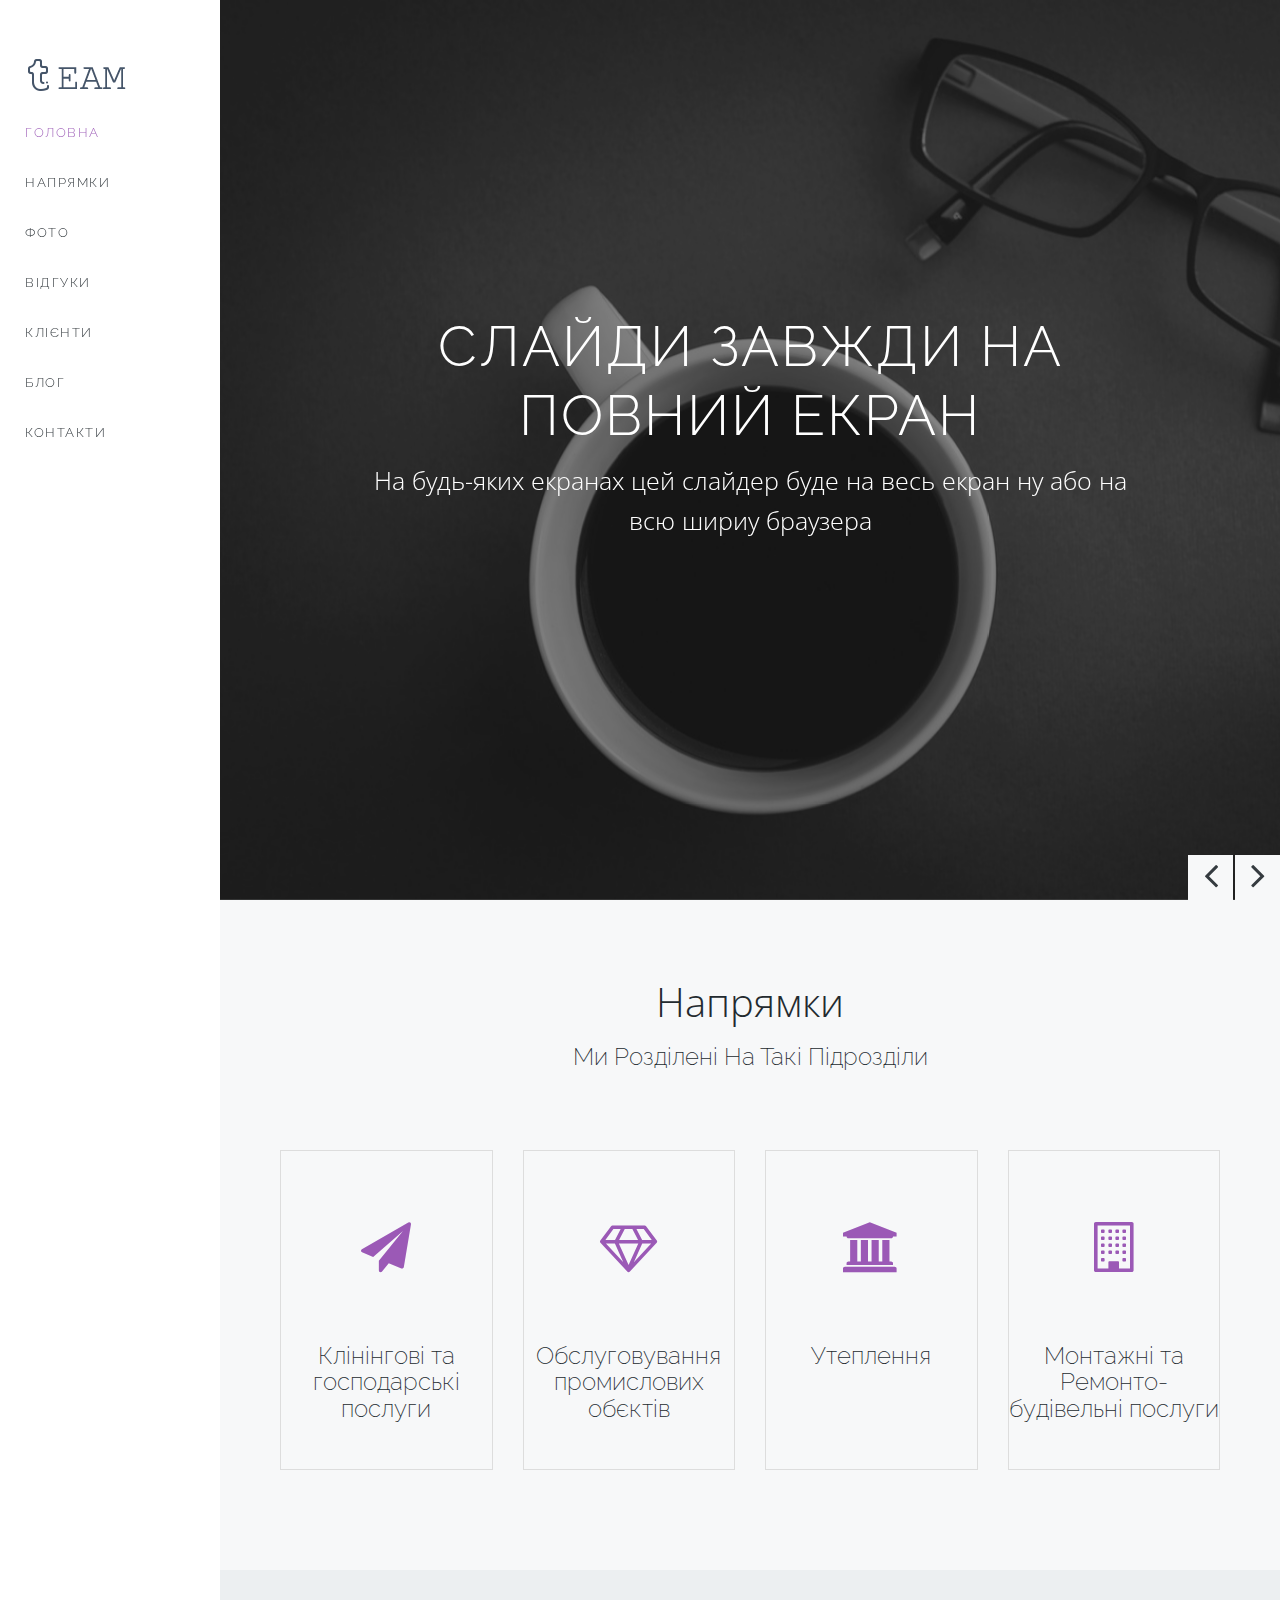
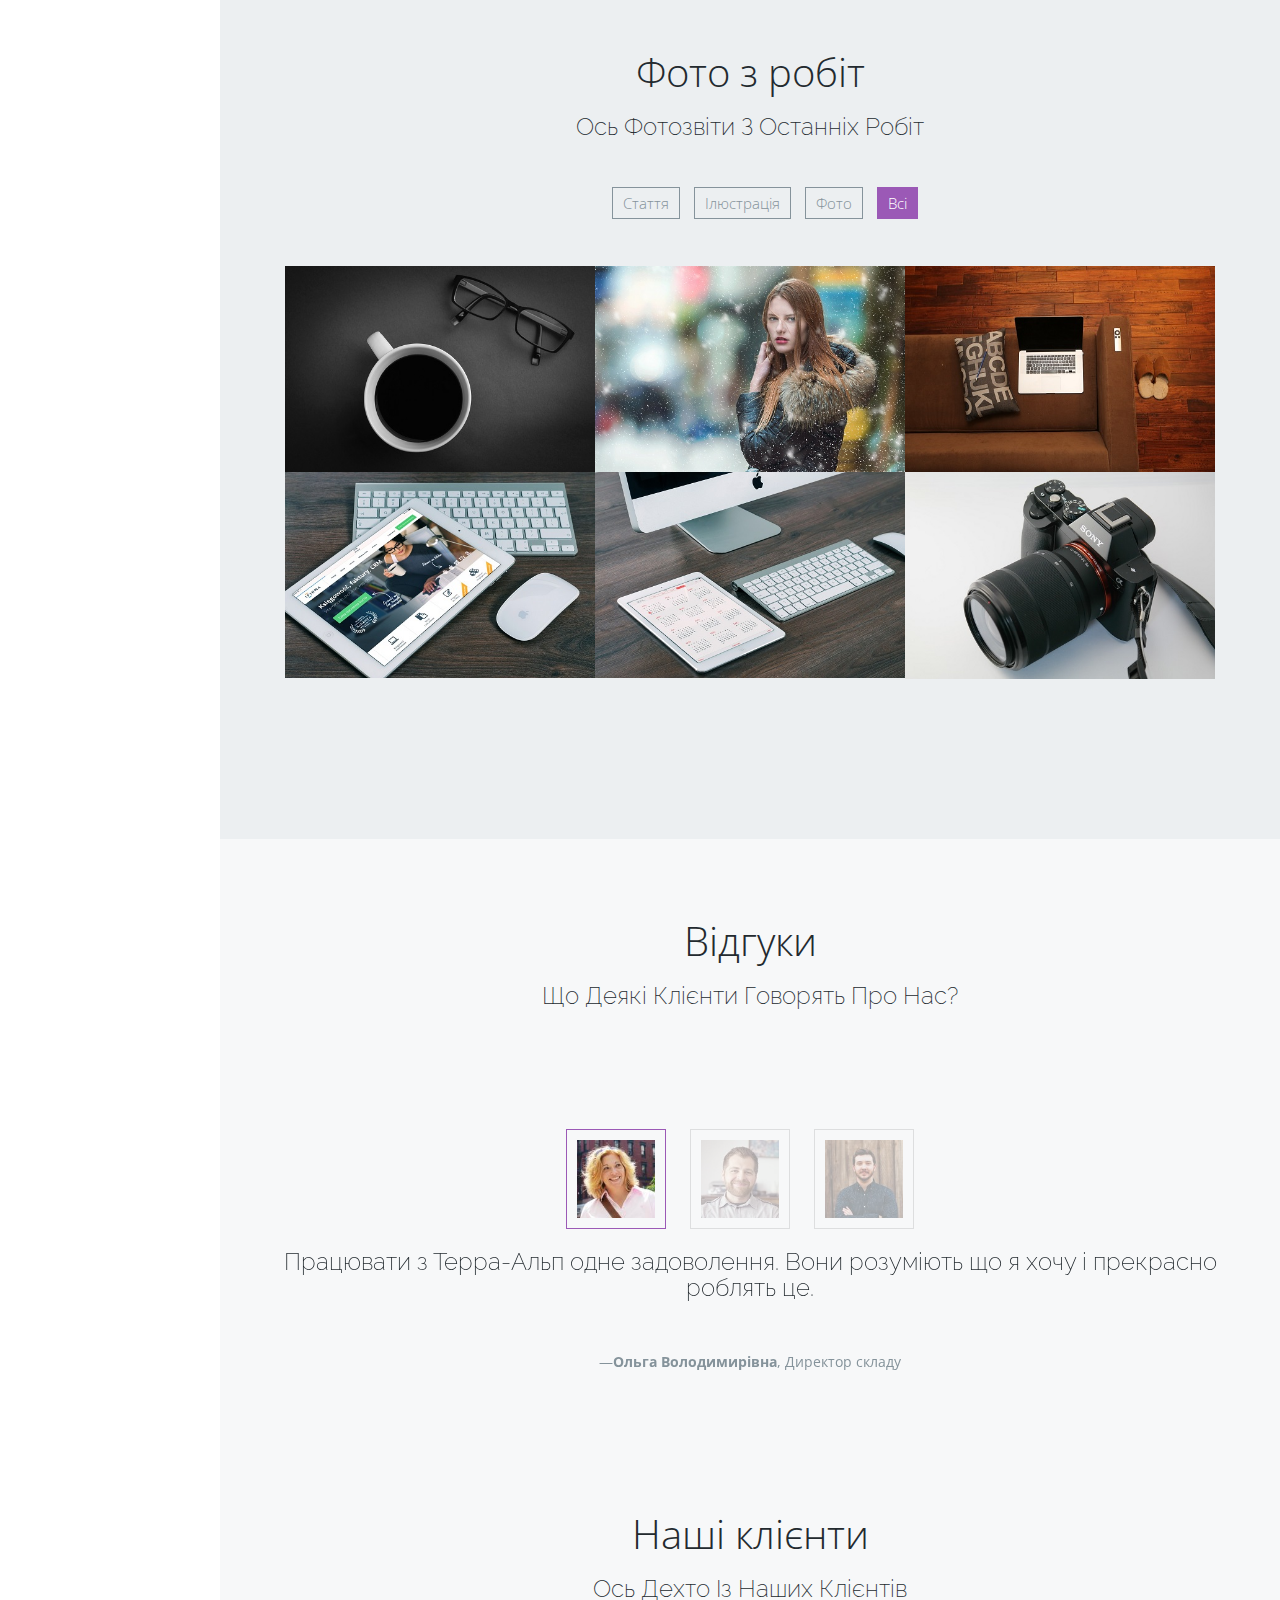
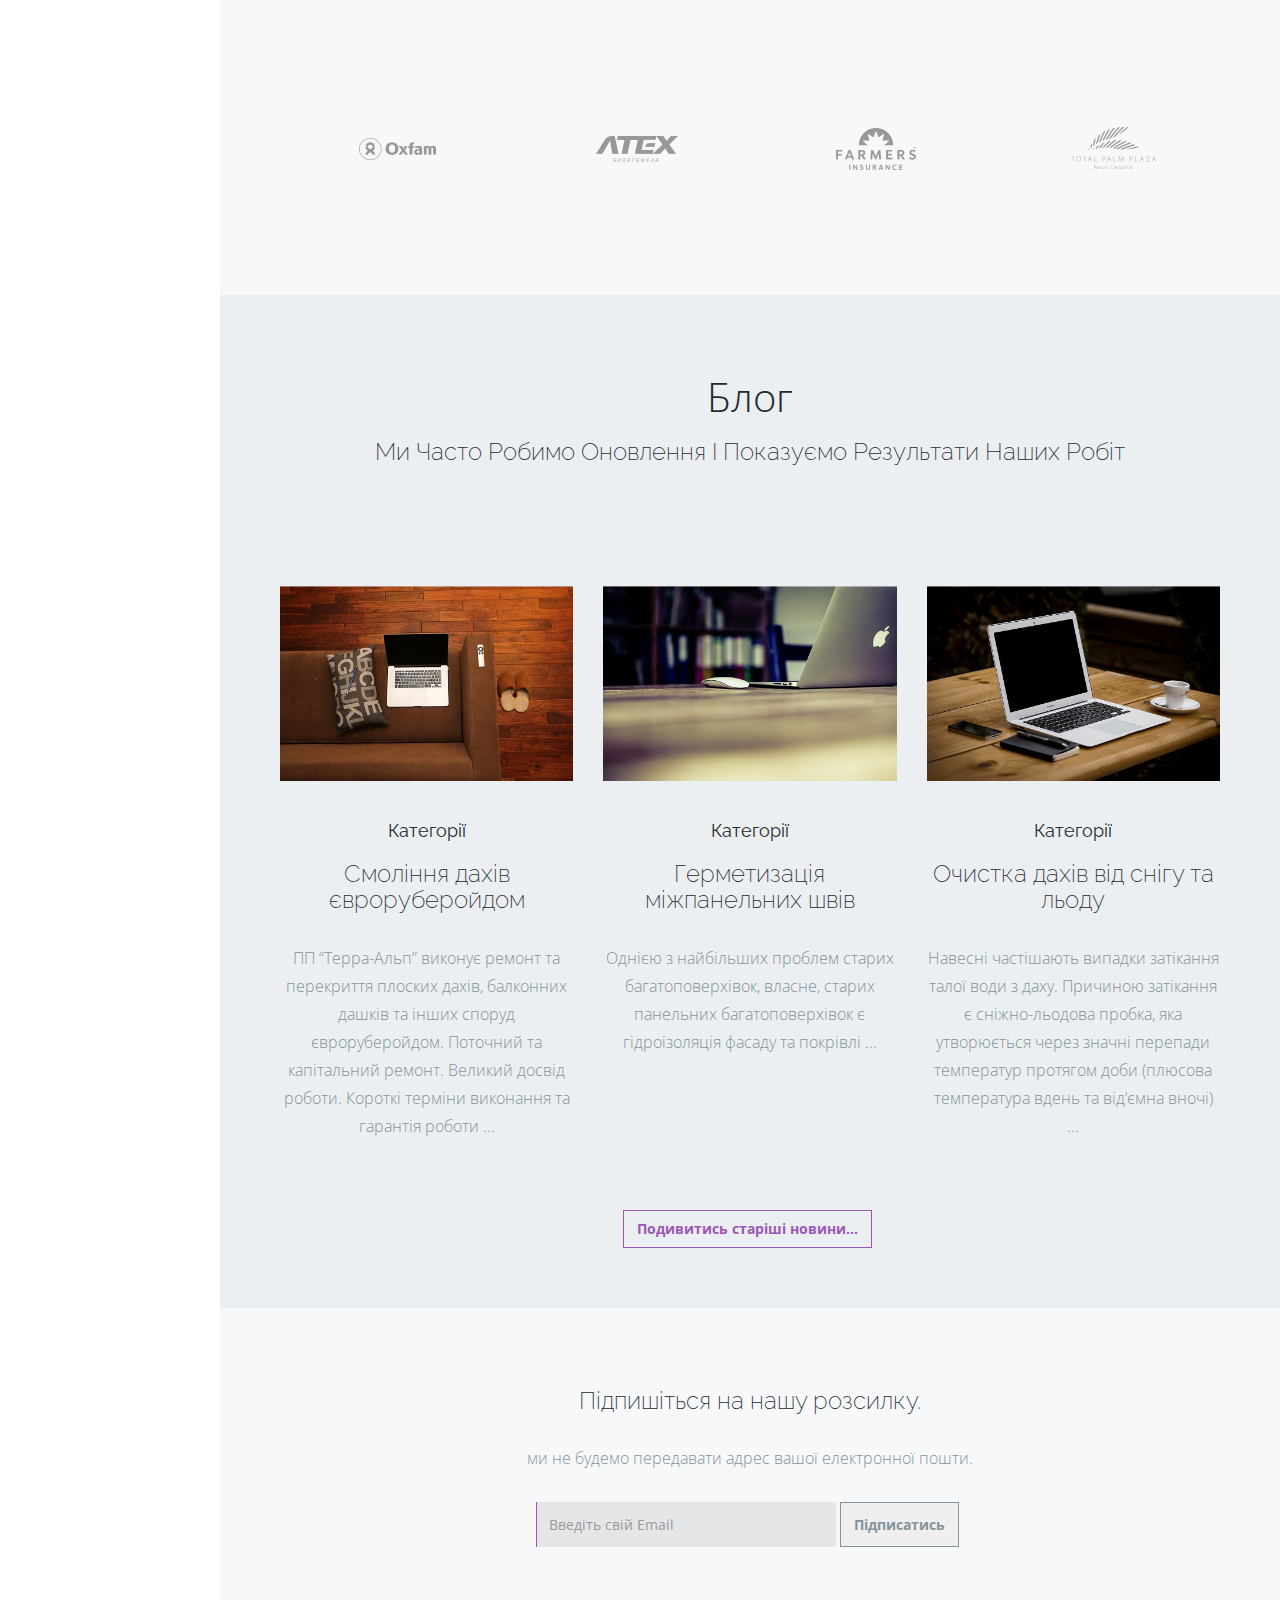
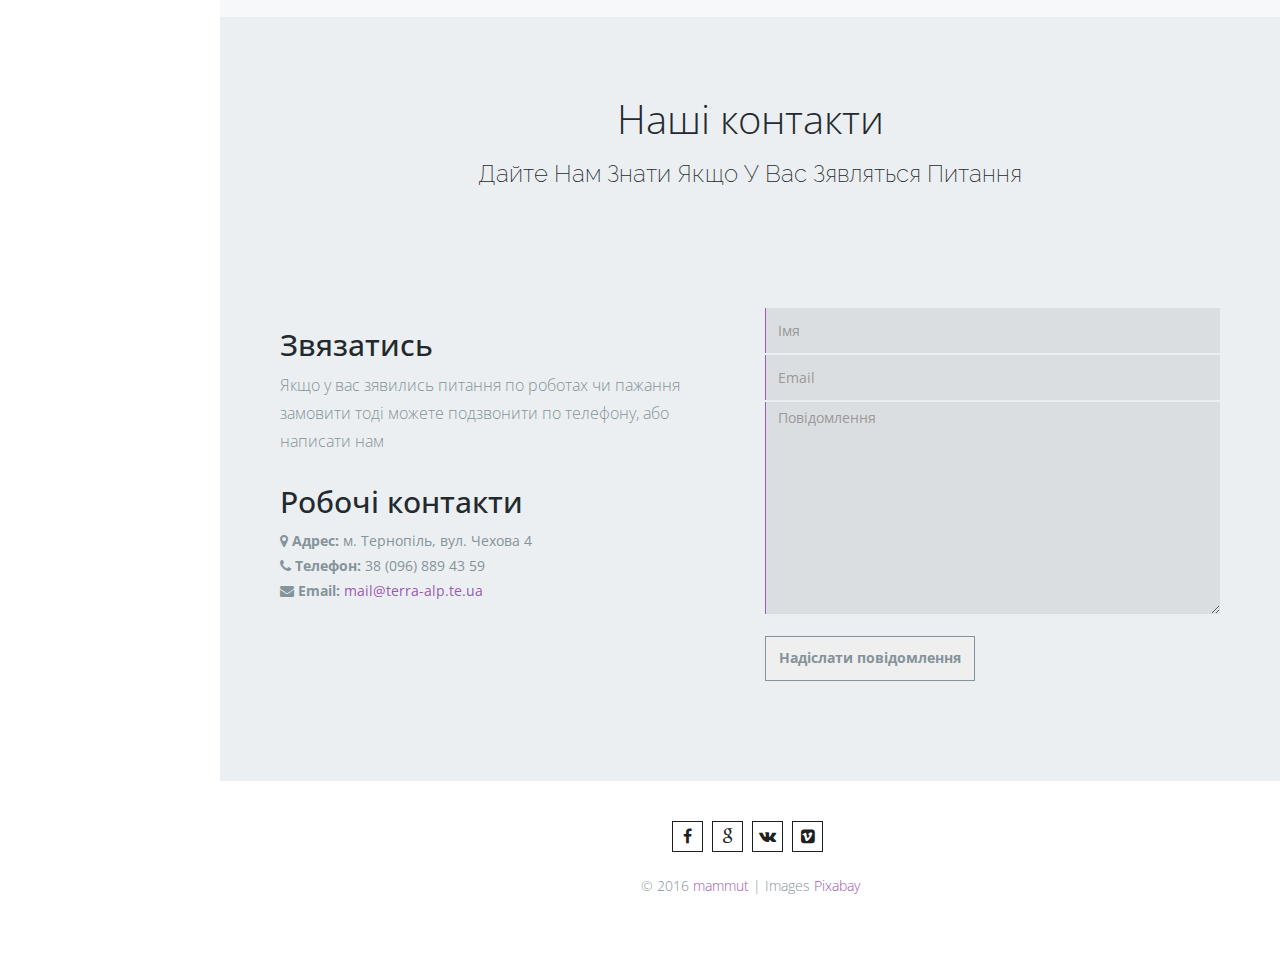
==== commit 67653cf0: "Дороблено сторінку про категорію" ====
--- a/index.html
+++ b/index.html
@@ -5,590 +5,513 @@
     <meta name="viewport" content="width=device-width, initial-scale=1.0">
     <meta name="description" content="">
     <meta name="author" content="">
-	
+
     <link rel="shortcut icon" href="images/favicon/favicon.png" type="image/x-icon">
     <link rel="icon" href="images/favicon/favicon.png" type="image/x-icon">
 
-    <title>TEAM Creative Agency Template</title>
-	
-    <!--Library Styles-->    
+    <title>Компанія "Терра-Альп"</title>
+
+    <!--Library Styles-->
     <link href="css/bootstrap.min.css" rel="stylesheet">
     <link href="css/lib/font-awesome.css" rel="stylesheet">
     <link href="css/lib/nivo-lightbox.css" rel="stylesheet">
     <link href="css/lib/nivo-themes/default/default.css" rel="stylesheet">
-	
+
     <!--Template Styles-->
     <link href="css/style.css" rel="stylesheet">
     <link href="css/scheme/purple.css" rel="stylesheet">
 
     <!--[if lt IE 9]>
-      <script src="js/html5shiv.js"></script>
-      <script src="js/respond.min.js"></script>
+    <script src="js/html5shiv.js"></script>
+    <script src="js/respond.min.js"></script>
     <![endif]-->
 </head>
 
 <body data-spy="scroll">
 
-    <!-- Preloader -->
-    <div id="preloader">
-        <div id="status"></div>
+<!-- Preloader -->
+<div id="preloader">
+    <div id="status"></div>
+</div>
+
+<div id="main-wrapper">
+
+    <!-- Site Navigation -->
+    <div id="menu">
+        <nav class="navbar navbar-default" role="navigation">
+            <!-- Brand and toggle get grouped for better mobile display -->
+            <div class="navbar-header">
+                <button type="button" class="navbar-toggle" data-toggle="collapse" data-target="#bs-navbar-collapse">
+                    <span class="sr-only">Toggle navigation</span>
+                    <span class="icon-bar"></span>
+                    <span class="icon-bar"></span>
+                    <span class="icon-bar"></span>
+                </button>
+                <a class="navbar-brand" href="index.html#">
+                    <img src="images/logo.png" alt="logo">
+                </a>
+            </div>
+
+            <!-- Collect the nav links, forms, and other content for toggling -->
+            <div class="collapse navbar-collapse" id="bs-navbar-collapse">
+                <ul class="nav navbar-nav">
+                    <li class="active"><a class="sscroll" href="index.html#home">Головна</a></li>
+                    <li><a class="sscroll" href="index.html#services">Напрямки</a></li>
+                    <li><a class="sscroll" href="index.html#portfolio">Фото</a></li>
+                    <li><a class="sscroll" href="index.html#testimonial">Відгуки</a></li>
+                    <li><a class="sscroll" href="index.html#clients">Клієнти</a></li>
+                    <li><a class="sscroll" href="index.html#blog-front">Блог</a></li>
+                    <li><a class="sscroll" href="index.html#contact">Контакти</a></li>
+                </ul>
+            </div>
+            <!-- /.navbar-collapse -->
+        </nav>
     </div>
-	
-    <div id="main-wrapper">
-        
-        <!-- Site Navigation -->
-        <div id="menu">
-            <nav class="navbar navbar-default" role="navigation">
-                <!-- Brand and toggle get grouped for better mobile display -->
-                <div class="navbar-header">
-                    <button type="button" class="navbar-toggle" data-toggle="collapse" data-target="#bs-navbar-collapse">
-                        <span class="sr-only">Toggle navigation</span>
-                        <span class="icon-bar"></span>
-                        <span class="icon-bar"></span>
-                        <span class="icon-bar"></span>
-                    </button>
-                    <a class="navbar-brand" href="index.html#">
-                        <img src="images/logo.png" alt="logo">
+
+    <div id="container">
+        <!-- BEGIN HOME -->
+        <section id="home" class="home">
+            <!-- Superslides -->
+            <div id="home-slide">
+                <ul class="slides-container text-center">
+                    <li>
+                        <div class="slide-text">
+                            <h2>Слайди завжди на повний екран</h2>
+                            <span>На будь-яких екранах цей слайдер буде на весь екран ну або на всю шириу браузера</span>
+                            <br/>
+                        </div>
+                        <div class="slide-filter"></div>
+                        <img src="images/slider/slide-2.jpg" class="par" alt="first">
+                    </li>
+                    <li>
+                        <div class="slide-text">
+                            <h2>Слайд з ручкою</h2>
+                            <span>На ваших очах ми щось пишемо на папері це інтригує та вселяє надію</span>
+                            <br/>
+                        </div>
+                        <div class="slide-filter"></div>
+                        <img src="images/slider/slide-1.jpg" class="par" alt="first">
+                    </li>
+                    <li>
+                        <div class="slide-text">
+                            <h2>Техніка від apple</h2>
+                            <span>Сайт шикарно виглядає на смартфонах і планшетах</span>
+                            <br/>
+                        </div>
+                        <div class="slide-filter"></div>
+                        <img src="images/slider/slide-3.jpg" class="par" alt="first">
+                    </li>
+                </ul>
+                <nav class="slides-navigation slidez">
+                    <a href="javascript:;" class="next">
+                        <i class="fa fa-angle-right"></i>
                     </a>
-                </div>
-
-                <!-- Collect the nav links, forms, and other content for toggling -->
-                <div class="collapse navbar-collapse" id="bs-navbar-collapse">
-                    <ul class="nav navbar-nav">
-                        <li class="active"><a class="sscroll" href="index.html#home">Home</a></li>
-                        <li><a class="sscroll" href="index.html#services">Services</a></li>
-                        <li><a class="sscroll" href="index.html#portfolio">Portfolio</a></li>
-                        <li><a class="sscroll" href="index.html#testimonial">Testimonial</a></li>
-                        <li><a class="sscroll" href="index.html#about">The Team</a></li>
-                        <li><a class="sscroll" href="index.html#clients">Clients</a></li>
-                        <li><a class="sscroll" href="index.html#blog-front">Blog</a></li>
-                        <li><a class="sscroll" href="index.html#contact">Contact</a></li>
+                    <a href="javascript:;" class="prev">
+                        <i class="fa fa-angle-left"></i>
+                    </a>
+                </nav>
+            </div>
+            <!-- End of Superslide -->
+        </section>
+        <!-- END HOME -->
+
+        <!-- BEGIN SERVICES -->
+        <section id="services" class="services">
+            <div class="row">
+                <div class="col-md-12">
+                    <div class="header-content">
+                        <h2>Напрямки</h2>
+                        <h3>Ми розділені на такі підрозділи</h3>
+                    </div>
+                </div>
+                <div class="col-md-12">
+                    <div class="row">
+                        <a href="category.html"><div class="col-md-3 col-sm-6 col-xs-12">
+                            <div class="service">
+                                <div class="icon-holder">
+                                    <i class="fa fa-paper-plane"></i>
+                                </div>
+                                <h3 class="heading">Клінінгові та господарські послуги</h3>
+                                <p class="description">Миття вікон – одна з найпопулярніших послуг промислових
+                                    альпіністів, роботи по миттю вікон необхідні всюди: в квартирах, торгових центрах та
+                                    офісах.</p>
+                            </div>
+                        </div></a>
+                        <a href="category.html"><div class="col-md-3 col-sm-6 col-xs-12">
+                            <div class="service">
+                                <div class="icon-holder">
+                                    <i class="fa fa-diamond"></i>
+                                </div>
+                                <h3 class="heading">Обслуговування промислових обєктів</h3>
+                                <p class="description">Незважаючи на чудові фізико-механічні характеристики матеріалу, в
+                                    наших кліматичних умовах мяка покрівля руберойдом поступово
+                                    стає крихкою, руйнується і потребує ремонту</p>
+                            </div>
+                        </div></a>
+                        <a href="category.html"><div class="col-md-3 col-sm-6 col-xs-12">
+                            <div class="service">
+                                <div class="icon-holder">
+                                    <i class="fa fa-university"></i>
+                                </div>
+                                <h3 class="heading">Утеплення</h3>
+                                <p class="description">Щоб зменшити втрати тепла і відповідно щороку економити на
+                                    витратах, ми рекомендуємо Вам утеплити фасад одним з найекономніших методів
+                                    утеплення, мокрим методом.</p>
+                            </div>
+                        </div></a>
+                        <a href="category.html"><div class="col-md-3 col-sm-6 col-xs-12">
+                            <div class="service">
+                                <div class="icon-holder">
+                                    <i class="fa fa-building-o"></i>
+                                </div>
+                                <h3 class="heading">Монтажні та Ремонто-будівельні послуги</h3>
+                                <p class="description">
+                                    Однієї із найбільших проблем багатоповерхових будинків є гідроізоляція фасадів та
+                                    покрівель. Особливо гостро це стосується фасадів старих панельних будинків.
+                                </p>
+                            </div>
+                        </div></a>
+                    </div>
+                </div>
+            </div>
+        </section>
+        <!-- END SERVICES -->
+
+        <!-- BEGIN PORTFOLIO -->
+        <section id="portfolio" class="portfolio gray">
+            <div class="row">
+                <div class="col-md-12">
+                    <div class="header-content">
+                        <h2>Фото з робіт</h2>
+                        <h3>Ось фотозвіти з останніх робіт</h3>
+                    </div>
+                </div>
+
+                <div class="col-md-12">
+                    <ul class="portfolioFilter text-center">
+                        <li data-filter="websites">Стаття</li>
+                        <li data-filter="illustrations">Ілюстрація</li>
+                        <li data-filter="photo">Фото</li>
+                        <li data-filter="all">Всі</li>
                     </ul>
                 </div>
-                <!-- /.navbar-collapse -->
-            </nav>
-        </div>
-        
-        <div id="container">
-            <!-- BEGIN HOME -->
-            <section id="home" class="home">
-                <!-- Superslides -->
-                <div id="home-slide">
-                    <ul class="slides-container text-center">
-                        <li>
-                            <div class="slide-text">
-                                <h2>Built With Bootstrap</h2>
-                                <span>Most popular HTML, CSS, and JS framework for developing responsive, mobile first projects</span>
-                                <br/>
-                            </div>
-                            <div class="slide-filter"></div>
-                            <img src="images/slider/slide-1.jpg" class="par" alt="first">
-                        </li>
-                        <li>
-                            <div class="slide-text">
-                                <h2>Fullscreen Slider</h2>
-                                <span>Superslides - A fullscreen, hardware accelerated slider for jQuery</span>
-                                <br/>
-                            </div>
-                            <div class="slide-filter"></div>
-                            <img src="images/slider/slide-2.jpg" class="par" alt="first">
-                        </li>
-                        <li>
-                            <div class="slide-text">
-                                <h2>Elegant Design</h2>
-                                <span>We focused on usability of the template and combined useful content blocks based on that</span>
-                                <br/>
-                            </div>
-                            <div class="slide-filter"></div>
-                            <img src="images/slider/slide-3.jpg" class="par" alt="first">
-                        </li>
-                    </ul>
-                    <nav class="slides-navigation slidez">
-                        <a href="javascript:;" class="next">
-                            <i class="fa fa-angle-right"></i>
-                        </a>
-                        <a href="javascript:;" class="prev">
-                            <i class="fa fa-angle-left"></i>
-                        </a>
-                    </nav>
-                </div>
-                <!-- End of Superslide -->
-            </section>
-            <!-- END HOME -->
-            
-            <!-- BEGIN SERVICES -->
-            <section id="services" class="services">
-                <div class="row">
-                    <div class="col-md-12">
-                        <div class="header-content">
-                            <h2>Services</h2>
-                            <h3>This is what we are good at</h3>
-                        </div>
-                    </div>
-                    <div class="col-md-12">
-                        <div class="row">
-                            <div class="col-md-3 col-sm-6 col-xs-12">
-                                <div class="service">
-                                    <div class="icon-holder">
-                                        <i class="fa fa-paper-plane"></i>
-                                    </div>
-                                    <h3 class="heading">Web Design</h3>
-                                    <p class="description">A elementum ligula lacus ac quam ultrices a scelerisque praesent vel suspendisse scelerisque a aenean hac montes.</p>
-				</div>
-                            </div>
-                            <div class="col-md-3 col-sm-6 col-xs-12">
-                                <div class="service">
-                                    <div class="icon-holder">
-                                        <i class="fa fa-diamond"></i>
-                                    </div>
-                                    <h3 class="heading">Web Programming</h3>
-                                    <p class="description">A elementum ligula lacus ac quam ultrices a scelerisque praesent vel suspendisse scelerisque a aenean hac montes.</p>
-				</div>
-                            </div>
-                            <div class="col-md-3 col-sm-6 col-xs-12">
-                                <div class="service">
-                                    <div class="icon-holder">
-                                        <i class="fa fa-camera"></i>
-                                    </div>
-                                    <h3 class="heading">Branding</h3>
-                                    <p class="description">A elementum ligula lacus ac quam ultrices a scelerisque praesent vel suspendisse scelerisque a aenean hac montes.</p>
-				</div>
-                            </div>
-                            <div class="col-md-3 col-sm-6 col-xs-12">
-                                <div class="service">
-                                    <div class="icon-holder">
-                                        <i class="fa fa-heartbeat"></i>
-                                    </div>
-                                    <h3 class="heading">Consultation</h3>
-                                    <p class="description">A elementum ligula lacus ac quam ultrices a scelerisque praesent vel suspendisse scelerisque a aenean hac montes.</p>
-				</div>
-                            </div>
-                        </div>
-                    </div>                   
-                </div>
-            </section>
-            <!-- END SERVICES -->
-            
-            <!-- BEGIN PORTFOLIO -->
-            <section id="portfolio" class="portfolio gray">
-                <div class="row">
-                    <div class="col-md-12">
-                        <div class="header-content">
-                            <h2>Portfolio</h2>
-                            <h3>Some of our accomplishments</h3>
-                        </div>
-                    </div>
-                    
-                    <div class="col-md-12">
-                        <ul class="portfolioFilter text-center">
-                            <li data-filter="websites">WEB SITES</li>
-                            <li data-filter="illustrations">ILLUSTRATIONS</li>
-                            <li data-filter="photo">PHOTOGRAPHS</li>
-                            <li data-filter="all">EVERYTHING</li>
-                        </ul>
-                    </div>
-                    <div class="col-md-12 mg-bt-80">
-                        <div class="row portfolioContainer  text-center">
-                            <div class="col-md-4 col-xs-6 portfolio-item websites">
-                                <a class="popup" href="images/portfolio/portfolio-thumb-1.jpg" data-lightbox-gallery="team-portfolio">
+                <div class="col-md-12 mg-bt-80">
+                    <div class="row portfolioContainer  text-center">
+                        <div class="col-md-4 col-xs-6 portfolio-item websites">
+                            <a class="popup" href="images/portfolio/portfolio-thumb-1.jpg"
+                               data-lightbox-gallery="team-portfolio">
                                     <span class="project-hover">
                                         <span>Designing UI/UX
                                         </span>
                                     </span>
-                                    <img src="images/portfolio/portfolio-thumb-1.jpg" alt="portfolio-thumb-1">
-                                </a>
-                            </div>
-                            <div class="col-md-4 col-xs-6 portfolio-item illustrations">
-                                <a class="popup" href="images/portfolio/portfolio-thumb-5.jpg" data-lightbox-gallery="team-portfolio">
+                                <img src="images/portfolio/portfolio-thumb-1.jpg" alt="portfolio-thumb-1">
+                            </a>
+                        </div>
+                        <div class="col-md-4 col-xs-6 portfolio-item illustrations">
+                            <a class="popup" href="images/portfolio/portfolio-thumb-5.jpg"
+                               data-lightbox-gallery="team-portfolio">
                                     <span class="project-hover">
                                         <span>Designing Apps
                                         </span>
                                     </span>
-                                    <img src="images/portfolio/portfolio-thumb-5.jpg" alt="portfolio-thumb-5">
-                                </a>
-                            </div>
-                            <div class="col-md-4 col-xs-6 portfolio-item websites">
-                                <a class="popup" href="images/portfolio/portfolio-thumb-3.jpg" title="Image with title"  data-lightbox-gallery="team-portfolio">
+                                <img src="images/portfolio/portfolio-thumb-5.jpg" alt="portfolio-thumb-5">
+                            </a>
+                        </div>
+                        <div class="col-md-4 col-xs-6 portfolio-item websites">
+                            <a class="popup" href="images/portfolio/portfolio-thumb-3.jpg" title="Image with title"
+                               data-lightbox-gallery="team-portfolio">
                                     <span class="project-hover">
                                         <span>Branding Identity
                                         </span>
                                     </span>
-                                    <img src="images/portfolio/portfolio-thumb-3.jpg" alt="portfolio-thumb-3">
-                                </a>
-                            </div>
-                            <div class="col-md-4 col-xs-6 portfolio-item photo">
-                                <a class="popup" href="images/portfolio/portfolio-thumb-4.jpg" data-lightbox-gallery="team-portfolio">
+                                <img src="images/portfolio/portfolio-thumb-3.jpg" alt="portfolio-thumb-3">
+                            </a>
+                        </div>
+                        <div class="col-md-4 col-xs-6 portfolio-item photo">
+                            <a class="popup" href="images/portfolio/portfolio-thumb-4.jpg"
+                               data-lightbox-gallery="team-portfolio">
                                     <span class="project-hover">
                                         <span>Photography
                                         </span>
                                     </span>
-                                    <img src="images/portfolio/portfolio-thumb-4.jpg" alt="portfolio-thumb-4">
-                                </a>
-                            </div>
-                            <div class="col-md-4 col-xs-6 portfolio-item websites">
-                                <a class="popup" href="images/portfolio/portfolio-thumb-2.jpg" data-lightbox-gallery="team-portfolio">
+                                <img src="images/portfolio/portfolio-thumb-4.jpg" alt="portfolio-thumb-4">
+                            </a>
+                        </div>
+                        <div class="col-md-4 col-xs-6 portfolio-item websites">
+                            <a class="popup" href="images/portfolio/portfolio-thumb-2.jpg"
+                               data-lightbox-gallery="team-portfolio">
                                     <span class="project-hover">
                                         <span>Website Design
                                         </span>
                                     </span>
-                                    <img src="images/portfolio/portfolio-thumb-2.jpg" alt="portfolio-thumb-2">
-                                </a>
-                            </div>
-                            <div class="col-md-4 col-xs-6 portfolio-item illustrations">
-                                <a class="popup" href="images/portfolio/portfolio-thumb-6.jpg" data-lightbox-gallery="team-portfolio">
+                                <img src="images/portfolio/portfolio-thumb-2.jpg" alt="portfolio-thumb-2">
+                            </a>
+                        </div>
+                        <div class="col-md-4 col-xs-6 portfolio-item illustrations">
+                            <a class="popup" href="images/portfolio/portfolio-thumb-6.jpg"
+                               data-lightbox-gallery="team-portfolio">
                                     <span class="project-hover">
                                         <span>Branding Illustration
                                         </span>
                                     </span>
-                                    <img src="images/portfolio/portfolio-thumb-6.jpg" alt="portfolio-thumb-6">
-                                </a>
-                            </div>
-                        </div>
-                    </div>
-                </div>
-            </section>
-            <!-- END PORTFOLIO -->
-            
-            <!-- BEGIN TESTIMONIAL -->
-            <section id="testimonial" class="testimonial">
-                
-                <div class="row">
-                    <div class="col-md-12 mg-bt-80">
-                        <div class="header-content">
-                            <h2>Testimonials</h2>
-                            <h3>What Clients are saying about us?</h3>
-                        </div>
-                    </div>
-                    
-                    <div class="col-md-12">
-                        <div id="bx-pager" class="client-photos">
-                            <a class="client-photo" data-slide-index="0" href="">
-                              <img alt="" src="images/clients/avatar-1.jpg"> <!-- Client photo 1 -->
+                                <img src="images/portfolio/portfolio-thumb-6.jpg" alt="portfolio-thumb-6">
                             </a>
-                            <a class="client-photo" data-slide-index="1" href="">
-                               <img alt="" src="images/clients/avatar-2.jpg"> <!-- Client photo 2 -->
-                            </a>
-                            <a class="client-photo" data-slide-index="2" href="">
-                              <img alt="" src="images/clients/avatar-3.jpg"> <!-- Client photo 3 -->
-                            </a>
-                        </div>
+                        </div>
+                    </div>
+                </div>
+            </div>
+        </section>
+        <!-- END PORTFOLIO -->
+
+        <!-- BEGIN TESTIMONIAL -->
+        <section id="testimonial" class="testimonial">
+
+            <div class="row">
+                <div class="col-md-12 mg-bt-80">
+                    <div class="header-content">
+                        <h2>Відгуки</h2>
+                        <h3>Що деякі клієнти говорять про нас?</h3>
+                    </div>
+                </div>
+
+                <div class="col-md-12">
+                    <div id="bx-pager" class="client-photos">
+                        <a class="client-photo" data-slide-index="0" href="">
+                            <img alt="" src="images/clients/avatar-1.jpg"> <!-- Client photo 1 -->
+                        </a>
+                        <a class="client-photo" data-slide-index="1" href="">
+                            <img alt="" src="images/clients/avatar-2.jpg"> <!-- Client photo 2 -->
+                        </a>
+                        <a class="client-photo" data-slide-index="2" href="">
+                            <img alt="" src="images/clients/avatar-3.jpg"> <!-- Client photo 3 -->
+                        </a>
+                    </div>
                     <ul class="bxslider">
                         <li>
-                            <h3>Work with TEAM was a pleasure. They understood exactly what I wanted and created an awesome site for my company.</h3>
-                            <span>&mdash;<strong>Jane Pearson</strong>, CEO Pearson Associates</span>
+                            <h3>Працювати з Терра-Альп одне задоволення. Вони розуміють що я хочу і прекрасно роблять
+                                це.</h3>
+                            <span>&mdash;<strong>Ольга Володимирівна</strong>, Директор складу</span>
                         </li>
                         <li>
-                            <h3>I'm really happy with the results. Get 100% satisfaction is difficult but TEAM got it without problems.</h3>
-                            <span>&mdash;<strong>Roy Royce</strong>, DevX</span>
+                            <h3>Я задоволений результатом. Робота виконана на 100% ніяких проблем і непорозумінь.</h3>
+                            <span>&mdash;<strong>Олександр Вишнівецький</strong>, Директор якогось заводу</span>
                         </li>
                         <li>
-                            <h3>If you wish success in life, make perseverance your bosom friend, experience your wise counselor, caution your elder brother and hope your guardian genius.</h3>
-                            <span>&mdash;<strong>Minion Max</strong>, Bubble Gum</span>
+                            <h3>Класні чуваки, приємно працювати:)</h3>
+                            <span>&mdash;<strong>Роман</strong>, gorgany.com</span>
                         </li>
                     </ul>
-                        
-                    </div>
-                </div>
-                
-            </section>
-            <!-- END TESTIMONIAL -->
-            
-            <!-- BEGIN TEAM -->
-            <section id="about" class="about gray">
-                <div class="row">
-                    <div class="col-md-12 mg-bt-80">
-                        <div class="header-content">
-                            <h2>The Team</h2>
-                            <h3>People behind the success</h3>
-                        </div>
-                    </div>
-                    <div class="col-lg-12">
-                        <div class="row mg-bt-40">
-                            <div class="col-md-3 col-sm-6 col-xs-12">
-                                <div class="teams">
-                                    <div class="pict">
-                                        <img src="images/team/01.jpg" alt="Team 1">
-                                    </div>
-                                    <div class="desc">
-                                        <h3>John Doe</h3>
-                                        <span>Web Developer</span>
-                                        <div class="social">
-                                            <a href="javascript:;"><i class="fa fa-facebook"></i></a>
-                                            <a href="javascript:;"><i class="fa fa-twitter"></i></a>
-                                            <a href="javascript:;"><i class="fa fa-pinterest"></i></a>
-                                            <a href="javascript:;"><i class="fa fa-dribbble"></i></a>
-                                        </div>
-                                    </div>
-
-                                </div>
-                            </div>
-                            <div class="col-md-3 col-sm-6 col-xs-12">
-                                <div class="teams">
-                                    <div class="pict">
-                                        <img src="images/team/02.jpg" alt="Team 1">
-                                    </div>
-                                    <div class="desc">
-                                        <h3>Jane Doe</h3>
-                                        <span>Creative Writer</span>
-                                        <div class="social">
-                                            <a href="javascript:;"><i class="fa fa-pinterest"></i></a>
-                                            <a href="javascript:;"><i class="fa fa-twitter"></i></a>
-                                            <a href="javascript:;"><i class="fa fa-dribbble"></i></a>
-                                            <a href="javascript:;"><i class="fa fa-linkedin"></i></a>
-                                        </div>
-                                    </div>
-
-                                </div>
-                            </div>
-                            <div class="col-md-3 col-sm-6 col-xs-12">
-                                <div class="teams">
-                                    <div class="pict">
-                                        <img src="images/team/03.jpg" alt="Team 1">
-                                    </div>
-                                    <div class="desc">
-                                        <h3>John Doe</h3>
-                                        <span>Designer</span>
-                                        <div class="social">
-                                            <a href="javascript:;"><i class="fa fa-dribbble"></i></a>
-                                            <a href="javascript:;"><i class="fa fa-google-plus"></i></a>
-                                            <a href="javascript:;"><i class="fa fa-linkedin"></i></a>
-                                            <a href="javascript:;"><i class="fa fa-twitter"></i></a>
-                                        </div>
-                                    </div>
-
-                                </div>
-                            </div>
-                            <div class="col-md-3 col-sm-6 col-xs-12">
-                                <div class="teams">
-                                    <div class="pict">
-                                        <img src="images/team/04.jpg" alt="Team 1">
-                                    </div>
-                                    <div class="desc">
-                                        <h3>Jane Doe</h3>
-                                        <span>Creative Writer</span>
-                                        <div class="social">
-                                            <a href="javascript:;"><i class="fa fa-facebook"></i></a>
-                                            <a href="javascript:;"><i class="fa fa-instagram"></i></a>
-                                            <a href="javascript:;"><i class="fa fa-dribbble"></i></a>
-                                            <a href="javascript:;"><i class="fa fa-twitter"></i></a>
-                                        </div>
-                                    </div>
-                                </div>
-                            </div>
-                        </div>
-                    </div>
-                </div>
-            </section>
-            <!-- END TEAM -->
-            
-            <!-- BEGIN CLIENTS -->
-            <section id="clients" class="clients">
-                <div class="row">
-                    <div class="col-md-12 mg-bt-80">
-                        <div class="header-content">
-                            <h2>Clients</h2>
-                            <h3>Some of our clients</h3>
-                        </div>
-                    </div>                    
-                    <div class="col-lg-12">
-                        <div class="row mg-bt-60">
-                            <div class="col-md-12">
-                                <ul class="client-slider">
-                                    <li><img src="images/clients/logo1.png" alt="logo-1"></li>
-                                    <li><img src="images/clients/logo2.png" alt="logo-1"></li>
-                                    <li><img src="images/clients/logo3.png" alt="logo-1"></li>
-                                    <li><img src="images/clients/logo4.png" alt="logo-1"></li>
-                                    <li><img src="images/clients/logo5.png" alt="logo-1"></li>
-                                    <li><img src="images/clients/logo6.png" alt="logo-1"></li>
-                                    <li><img src="images/clients/logo7.png" alt="logo-1"></li>
-                                    <li><img src="images/clients/logo8.png" alt="logo-1"></li>
-                                    <li><img src="images/clients/logo9.png" alt="logo-1"></li>
-                                </ul>
-                            </div>
-                        </div>
-                    </div>
-                </div>
-            </section>
-            <!-- END CLIENTS -->
-
-            <!-- BEGIN BLOG -->
-            <section id="blog-front" class="blog-front gray">
-                <div class="row">
-                    <div class="col-md-12 mg-bt-80">
-                        <div class="header-content">
-                            <h2>Blog</h2>
-                            <h3>Thoughts on design and development trends</h3>
-                        </div>
-                    </div>
-                </div>
-                <div class="row">
-                    <article class="col-md-4 col-sm-6">
-                        <figure class="blog-thumb">
-                            <img src="images/blog/blog-1.jpg" alt="blog-thumb">
-                        </figure>
-                        <div class="post-area">
-                            <a class="post-cat" href="">
-                                <h4>Design</h4>
-                            </a>
-                            <a class="post-title" href="blog-post.html">
-                                <h3>At vero eos et accusamus et iusto odio dignissimos</h3>
-                            </a>
-                            <p class="post-content">No one lights a lamp in order to hide it behind the door: the purpose of light is to create more light, to open people’s eyes, to reveal the marvels around ...</p>                            
-                        </div>
-                    </article>
-
-                    <article class="col-md-4 col-sm-6">
-                        <figure class="blog-thumb">
-                            <img src="images/blog/blog-2.jpg" alt="blog-thumb">
-                        </figure>
-                        <div class="post-area">
-                            <a class="post-cat" href="">
-                                <h4>Illustration</h4>
-                            </a>
-                            <a class="post-title" href="blog-post.html">
-                                <h3>At vero eos et accusamus et iusto odio dignissimos</h3>
-                            </a>
-                            <p class="post-content">No one lights a lamp in order to hide it behind the door: the purpose of light is to create more light, to open people’s eyes, to reveal the marvels around ...</p>
-                        </div>
-                    </article>
-
-                    <article class="col-md-4 col-sm-6">
-                        <figure class="blog-thumb">
-                            <img src="images/blog/blog-3.jpg" alt="blog-thumb">
-                        </figure>
-                        <div class="post-area">
-                            <a class="post-cat" href="">
-                                <h4>Inspiration</h4>
-                            </a>
-                            <a class="post-title" href="blog-post.html">
-                                <h3>At vero eos et accusamus et iusto odio dignissimos</h3>
-                            </a>
-                            <p class="post-content">No one lights a lamp in order to hide it behind the door: the purpose of light is to create more light, to open people’s eyes, to reveal the marvels around ...</p>
-                        </div>
-                    </article>
-                </div>
-                <div class="row">
-                    <div class="col-md-12 text-center">
-                        <a class="btn blog-btn" href="blog.html">See what else is going on...</a>
-                    </div>
-                </div>
-            </section>
-            <!-- END BLOG -->
-            
-            <!-- BEGIN SUBSCRIPTION -->
-            <section class="subscribe text-center">
-                <div class="row">
-                    <div class="col-md-12">
-                        <h3>Stay Tuned by subscribing to our Newsletter.</h3>
-                        <p>We will not share your email.</p>
-
-                        <form role="form">
-                            <input type="text" class="form-control placeholder" placeholder="Enter Your Email">
-                            <button class="btn" type="submit">Subscribe</button>
-                        </form>
-                    </div>
-                </div>                
-            </section>
-            <!-- END SUBSCRIPTION -->
-            
-            <!-- BEGIN CTA -->
-            <section class="cta text-center">
-                <div class="row">
-                    <div class="col-md-12">
-                        <h3>Purchase Team Pro and Get Access To</h3>
-                        <p>6 Pre-built color scheme, less, php enabled contact form, slider and parallax home and Pro SUPPORT</p>
-                        <a href="http://scripteden.com/download/team-creative-business-portfolio-template/" class="btn">Purchase Now</a>                        
-                    </div>
-                </div>                
-            </section>
-            <!-- END CTA -->
-
-            <!-- BEGIN CONTACT -->
-            <section id="contact" class="contact gray">
-                <div class="row">
-                    <div class="col-md-12 mg-bt-80">
-                        <div class="header-content">
-                            <h2>Contact Us</h2>
-                            <h3>Let us know if you have any query</h3>
-                        </div>
-                    </div>
-                    <div class="col-sm-6 col-md-6">
-                        <div class="address">
-                            <h2>Get in touch</h2>
-                            <p>Quod cum ita sit, paucae domus stud torpentis exundant, vocali sonu, perflabili tinnitu fidium resultantes. denique pro philosopho cantor et in locum oratoris doctor a</p>
-                            <h2>Team Office</h2>
-                            <ul class="office">
-                                <li><i class="fa fa-map-marker"></i> <strong>Address:</strong> 1234 Street Name, City Name, United States</li>
-                                <li><i class="fa fa-phone"></i> <strong>Phone:</strong> (123) 456-7890</li>
-                                <li><i class="fa fa-envelope"></i> <strong>Email:</strong> <a href="mailto:mail@example.com">mail@example.com</a></li>
+
+                </div>
+            </div>
+
+        </section>
+        <!-- END TESTIMONIAL -->
+
+        <!-- BEGIN CLIENTS -->
+        <section id="clients" class="clients">
+            <div class="row">
+                <div class="col-md-12 mg-bt-80">
+                    <div class="header-content">
+                        <h2>Наші клієнти</h2>
+                        <h3>Ось дехто із наших клієнтів</h3>
+                    </div>
+                </div>
+                <div class="col-lg-12">
+                    <div class="row mg-bt-60">
+                        <div class="col-md-12">
+                            <ul class="client-slider">
+                                <li><img src="images/clients/logo1.png" alt="logo-1"></li>
+                                <li><img src="images/clients/logo2.png" alt="logo-1"></li>
+                                <li><img src="images/clients/logo3.png" alt="logo-1"></li>
+                                <li><img src="images/clients/logo4.png" alt="logo-1"></li>
+                                <li><img src="images/clients/logo5.png" alt="logo-1"></li>
+                                <li><img src="images/clients/logo6.png" alt="logo-1"></li>
+                                <li><img src="images/clients/logo7.png" alt="logo-1"></li>
+                                <li><img src="images/clients/logo8.png" alt="logo-1"></li>
+                                <li><img src="images/clients/logo9.png" alt="logo-1"></li>
                             </ul>
                         </div>
                     </div>
-                    <div class="col-sm-6 col-md-6">
-                        <form id="contact-form" role="form">                            
-                            <div class="form-group">
-                                <input type="text" class="form-control" id="c_name" placeholder="Name">
-                            </div>
-                            
-                            <div class="form-group">
-                                <input type="email" class="form-control" id="c_email" placeholder="Email">                                
-                            </div>
-                            
-                            <div class="form-group">
-                                <textarea class="form-control" id="c_message" rows="10" placeholder="Message"></textarea>
-                            </div>
-                            <br/>
-                            <button type="submit" class="btn">Send Message</button>
-                            <div class="ajax-response"></div>
-                        </form>
-                    </div>
-                    
-                </div>
-            </section>
-            <!-- END CONTACT -->
-            <!-- BEGIN FOOTER -->
-            <footer>
-                <div class="row">
-                    <div class="col-md-12">
-                        <div class="social">
-                            <a href="javascript:;"><i class="fa fa-facebook"></i></a>
-                            <a href="javascript:;"><i class="fa fa-twitter"></i></a>
-                            <a href="javascript:;"><i class="fa fa-pinterest"></i></a>
-                            <a href="javascript:;"><i class="fa fa-dribbble"></i></a>
-                        </div>
-                        <p>
-                            © 2015 <a href="http://scripteden.com/">ScriptEden</a> | Images <a href="https://pixabay.com/">Pixabay</a>
-                        </p>                        
-                    </div>
-                </div>
-            </footer>
-            <!-- END FOOTER -->
-        </div>
+                </div>
+            </div>
+        </section>
+        <!-- END CLIENTS -->
+
+        <!-- BEGIN BLOG -->
+        <section id="blog-front" class="blog-front gray">
+            <div class="row">
+                <div class="col-md-12 mg-bt-80">
+                    <div class="header-content">
+                        <h2>Блог</h2>
+                        <h3>Ми часто робимо оновлення і показуємо результати наших робіт</h3>
+                    </div>
+                </div>
+            </div>
+            <div class="row">
+                <article class="col-md-4 col-sm-6">
+                    <figure class="blog-thumb">
+                        <img src="images/blog/blog-1.jpg" alt="blog-thumb">
+                    </figure>
+                    <div class="post-area">
+                        <a class="post-cat" href="">
+                            <h4>Категорії</h4>
+                        </a>
+                        <a class="post-title" href="blog-post.html">
+                            <h3>Смоління дахів євроруберойдом</h3>
+                        </a>
+                        <p class="post-content">ПП “Терра-Альп” виконує ремонт та перекриття плоских дахів, балконних
+                            дашків та інших споруд євроруберойдом. Поточний та капітальний ремонт. Великий досвід
+                            роботи. Короткі терміни виконання та гарантія роботи ...</p>
+                    </div>
+                </article>
+
+                <article class="col-md-4 col-sm-6">
+                    <figure class="blog-thumb">
+                        <img src="images/blog/blog-2.jpg" alt="blog-thumb">
+                    </figure>
+                    <div class="post-area">
+                        <a class="post-cat" href="">
+                            <h4>Категорії</h4>
+                        </a>
+                        <a class="post-title" href="blog-post.html">
+                            <h3>Герметизація міжпанельних швів</h3>
+                        </a>
+                        <p class="post-content">
+                            Однією з найбільших проблем старих багатоповерхівок, власне, старих панельних
+                            багатоповерхівок є гідроізоляція фасаду та покрівлі ...</p>
+                    </div>
+                </article>
+
+                <article class="col-md-4 col-sm-6">
+                    <figure class="blog-thumb">
+                        <img src="images/blog/blog-3.jpg" alt="blog-thumb">
+                    </figure>
+                    <div class="post-area">
+                        <a class="post-cat" href="">
+                            <h4>Категорії</h4>
+                        </a>
+                        <a class="post-title" href="blog-post.html">
+                            <h3>Очистка дахів від снігу та льоду</h3>
+                        </a>
+                        <p class="post-content">Навесні частішають випадки затікання талої води з даху. Причиною
+                            затікання є сніжно-льодова пробка, яка утворюється через значні перепади температур протягом
+                            доби (плюсова температура вдень та від’ємна вночі) ...</p>
+                    </div>
+                </article>
+            </div>
+            <div class="row">
+                <div class="col-md-12 text-center">
+                    <a class="btn blog-btn" href="blog.html">Подивитись старіші новини...</a>
+                </div>
+            </div>
+        </section>
+        <!-- END BLOG -->
+
+        <!-- BEGIN SUBSCRIPTION -->
+        <section class="subscribe text-center">
+            <div class="row">
+                <div class="col-md-12">
+                    <h3>Підпишіться на нашу розсилку.</h3>
+                    <p>ми не будемо передавати адрес вашої електронної пошти.</p>
+
+                    <form role="form">
+                        <input type="text" class="form-control placeholder" placeholder="Введіть свій Email">
+                        <button class="btn" type="submit">Підписатись</button>
+                    </form>
+                </div>
+            </div>
+        </section>
+        <!-- END SUBSCRIPTION -->
+        <!-- BEGIN CONTACT -->
+        <section id="contact" class="contact gray">
+            <div class="row">
+                <div class="col-md-12 mg-bt-80">
+                    <div class="header-content">
+                        <h2>Наші контакти</h2>
+                        <h3>Дайте нам знати якщо у вас зявляться питання</h3>
+                    </div>
+                </div>
+                <div class="col-sm-6 col-md-6">
+                    <div class="address">
+                        <h2>Звязатись</h2>
+                        <p>Якщо у вас зявились питання по роботах чи пажання замовити тоді можете подзвонити по
+                            телефону, або написати нам</p>
+                        <h2>Робочі контакти</h2>
+                        <ul class="office">
+                            <li><i class="fa fa-map-marker"></i> <strong>Адрес:</strong> м. Тернопіль, вул. Чехова 4
+                            </li>
+                            <li><i class="fa fa-phone"></i> <strong>Телефон:</strong> 38 (096) 889 43 59</li>
+                            <li><i class="fa fa-envelope"></i> <strong>Email:</strong> <a
+                                    href="mailto:mail@terra-alp.te.ua">mail@terra-alp.te.ua</a></li>
+                        </ul>
+                    </div>
+                </div>
+                <div class="col-sm-6 col-md-6">
+                    <form id="contact-form" role="form">
+                        <div class="form-group">
+                            <input type="text" class="form-control" id="c_name" placeholder="Імя">
+                        </div>
+
+                        <div class="form-group">
+                            <input type="email" class="form-control" id="c_email" placeholder="Email">
+                        </div>
+
+                        <div class="form-group">
+                            <textarea class="form-control" id="c_message" rows="10" placeholder="Повідомлення"></textarea>
+                        </div>
+                        <br/>
+                        <button type="submit" class="btn">Надіслати повідомлення</button>
+                        <div class="ajax-response"></div>
+                    </form>
+                </div>
+
+            </div>
+        </section>
+        <!-- END CONTACT -->
+        <!-- BEGIN FOOTER -->
+        <footer>
+            <div class="row">
+                <div class="col-md-12">
+                    <div class="social">
+                        <a href="https://www.facebook.com/TerraAlp/"><i class="fa fa-facebook"></i></a>
+                        <a href="https://business.google.com"><i class="fa fa-google"></i></a>
+                        <a href="https://vk.com/terraalp"><i class="fa fa-vk"></i></a>
+                        <a href="https://vimeo.com/115510736"><i class="fa fa-vimeo-square"></i></a>
+                    </div>
+                    <p>
+                        © 2016 <a href="https://github.com/MammutCris">mammut</a> | Images <a href="https://pixabay.com/">Pixabay</a>
+                    </p>
+                </div>
+            </div>
+        </footer>
+        <!-- END FOOTER -->
     </div>
-
-
-    <!-- Back to top -->
-    <div id="backtotop">       
-        <a class="to-top-btn sscroll" href="index.html#home"><i class="fa fa-angle-double-up"></i></a>
-    </div>
-
-
-    <!-- Library Scripts -->
-    <script src="js/jquery-1.10.2.min.js"></script>
-    <script src="js/lib/jquery.preloader.js"></script>
-    <script src="js/lib/nivo-lightbox.min.js"></script>
-    <script src="js/bootstrap.min.js"></script>
-    <script src="js/lib/jquery.superslides.min.js"></script>
-    <script src="js/lib/smoothscroll.js"></script>
-    <script src="js/lib/jquery.sudoslider.min.js"></script>
-    <script src="js/lib/jquery.bxslider.min.js"></script>
-    <script src="js/lib/jquery.mixitup.min.js"></script>
-    <script src="js/lib/jquery.backtotop.js"></script>
-    <script src="js/lib/jquery.carouFredSel-6.2.1-packed.js"></script>
-    <script src="js/lib/retina.min.js"></script>
-
-    <!-- Custom Script -->    
-    <script src="js/main.js"></script>
+</div>
+
+
+<!-- Back to top -->
+<div id="backtotop">
+    <a class="to-top-btn sscroll" href="index.html#home"><i class="fa fa-angle-double-up"></i></a>
+</div>
+
+
+<!-- Library Scripts -->
+<script src="js/jquery-1.10.2.min.js"></script>
+<script src="js/lib/jquery.preloader.js"></script>
+<script src="js/lib/nivo-lightbox.min.js"></script>
+<script src="js/bootstrap.min.js"></script>
+<script src="js/lib/jquery.superslides.min.js"></script>
+<script src="js/lib/smoothscroll.js"></script>
+<script src="js/lib/jquery.sudoslider.min.js"></script>
+<script src="js/lib/jquery.bxslider.min.js"></script>
+<script src="js/lib/jquery.mixitup.min.js"></script>
+<script src="js/lib/jquery.backtotop.js"></script>
+<script src="js/lib/jquery.carouFredSel-6.2.1-packed.js"></script>
+<script src="js/lib/retina.min.js"></script>
+
+<!-- Custom Script -->
+<script src="js/main.js"></script>
 </body>
 
 </html>
